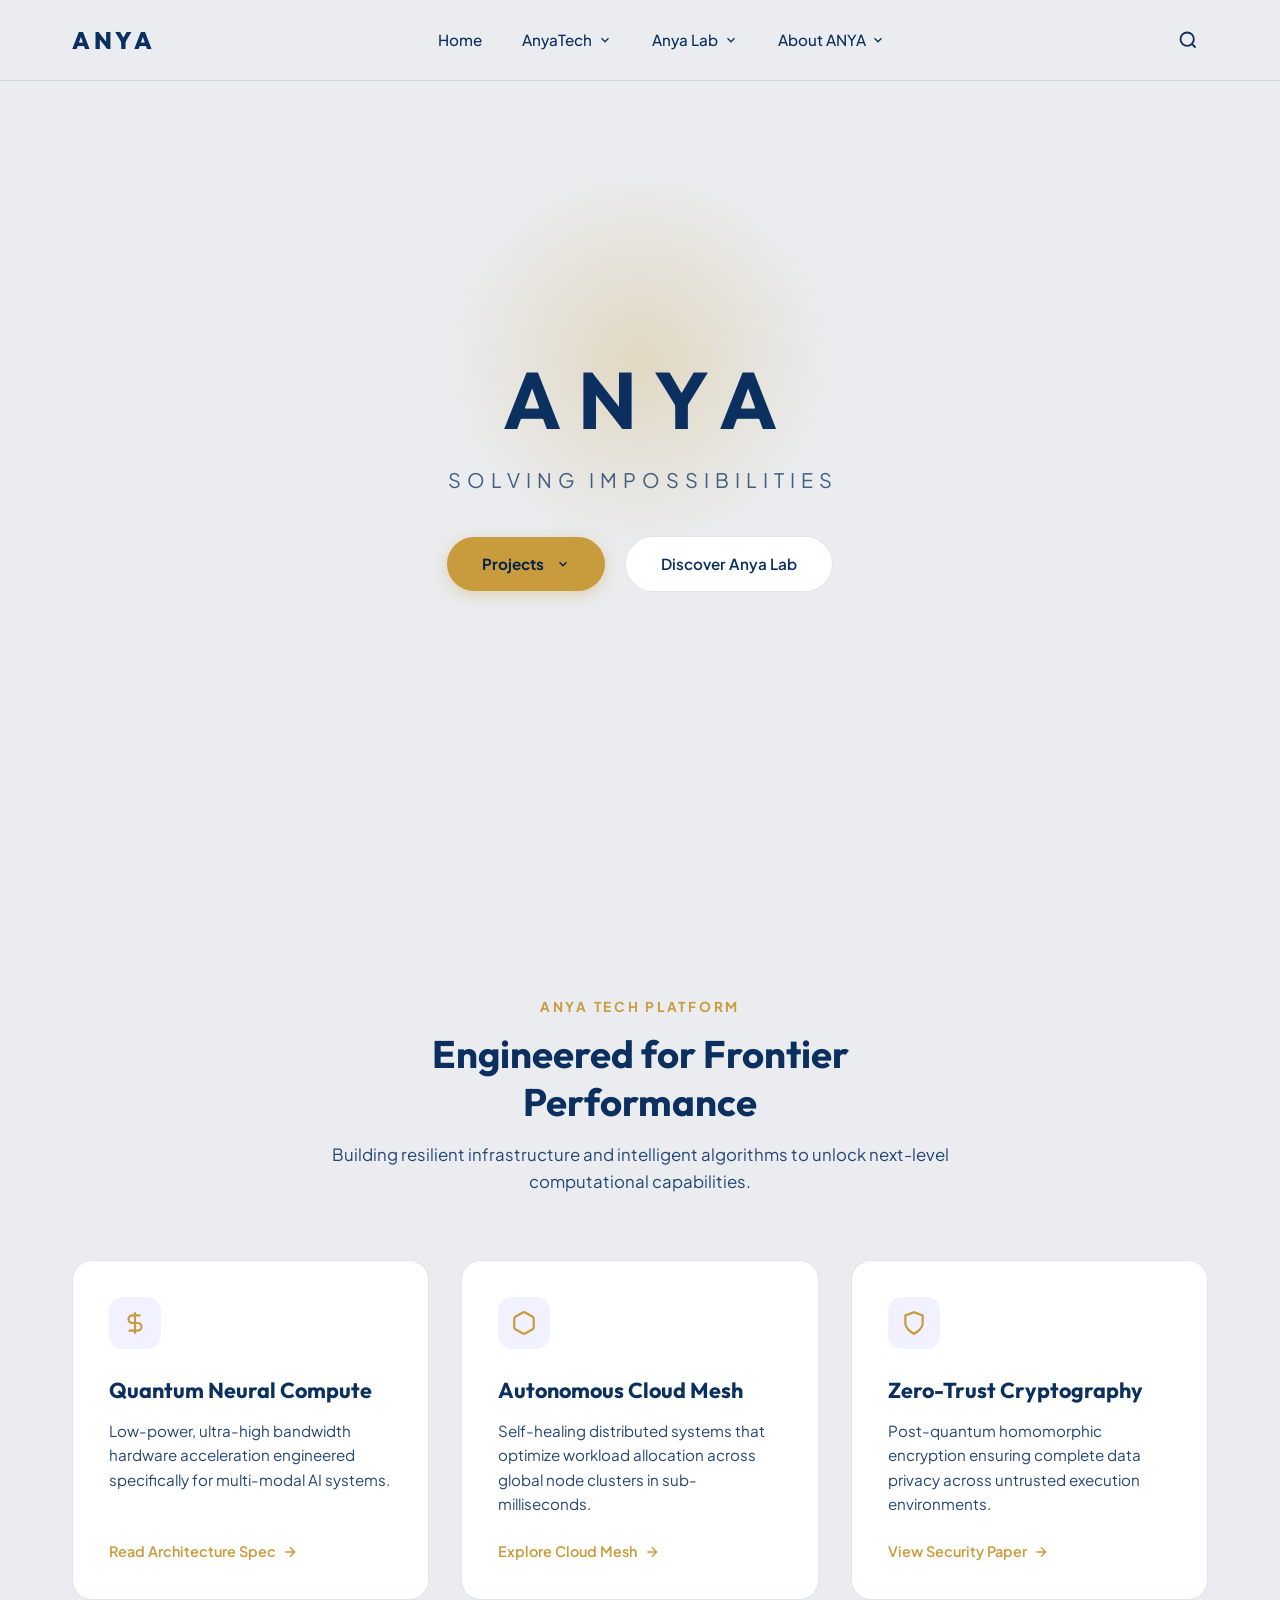
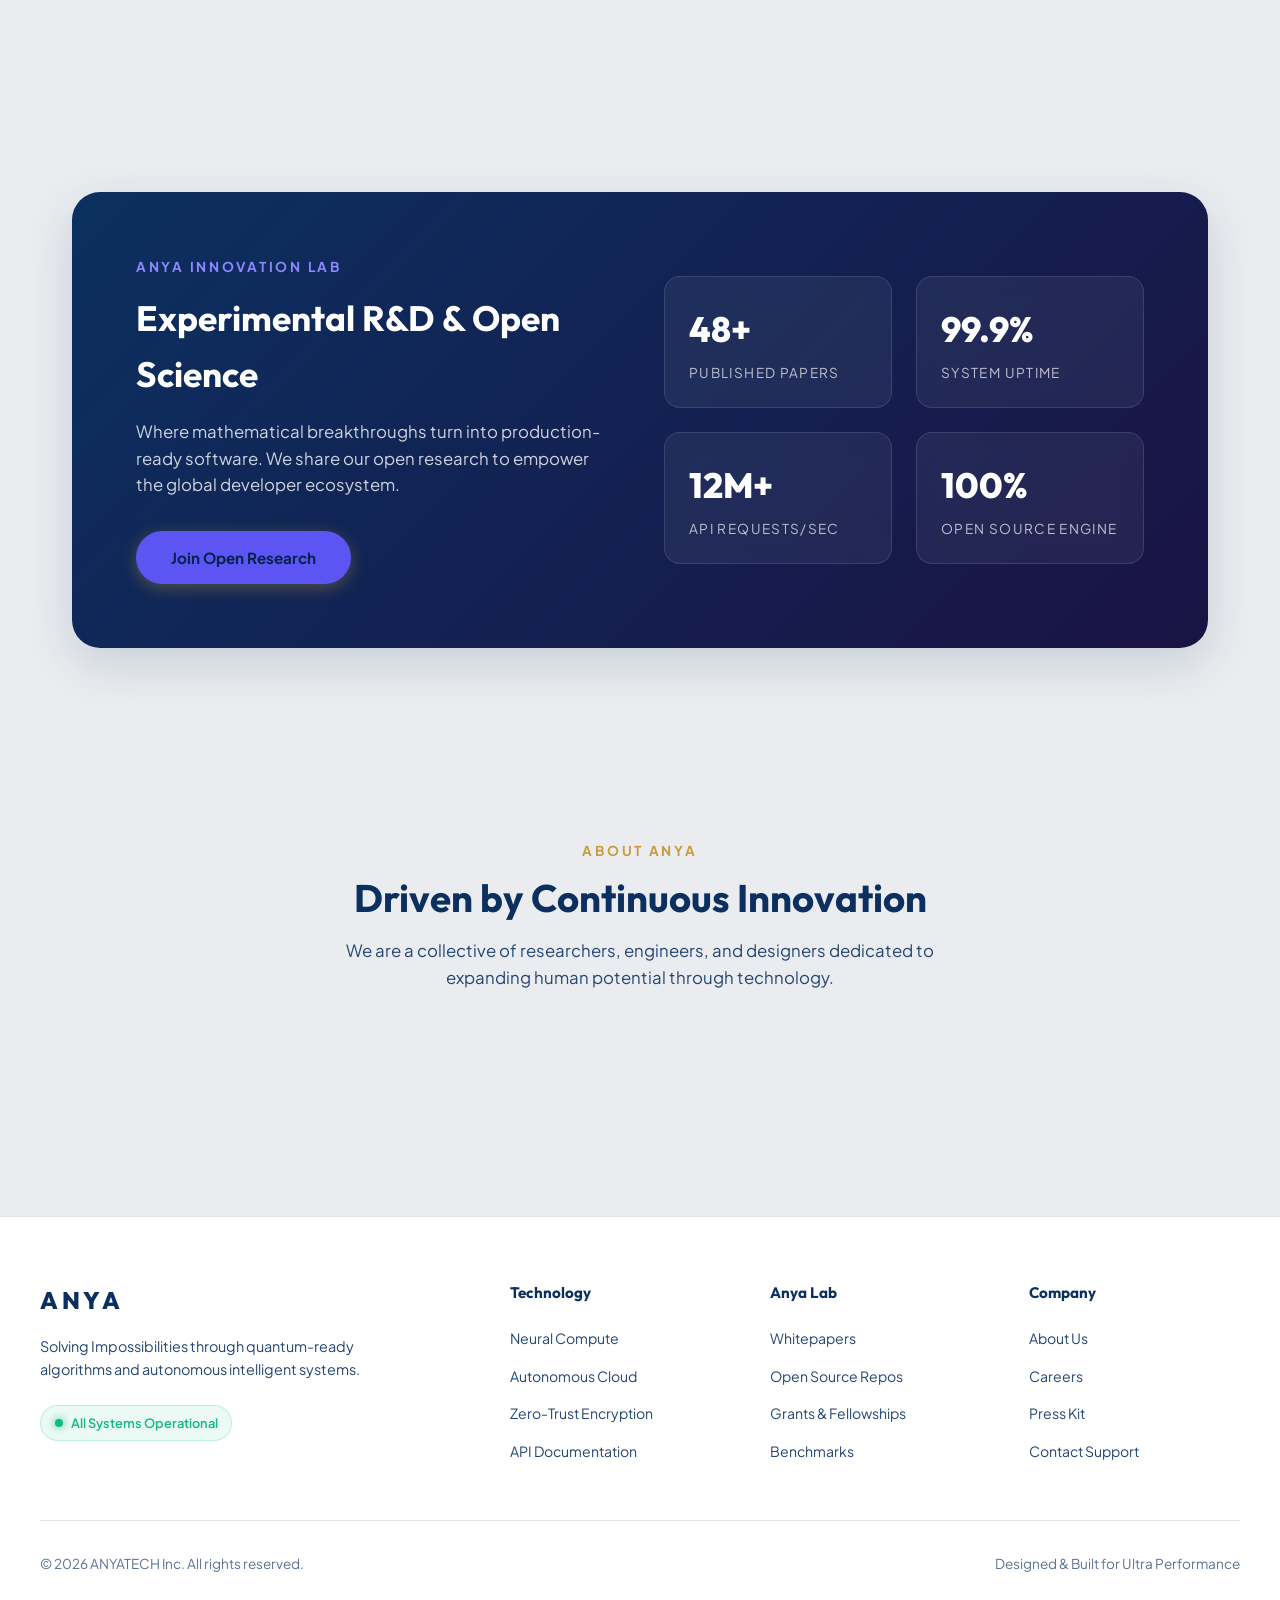
==== index.html @ 66d74322 "Update ANYATECH website: 60-30-10 color theme, project template showcases, standardized navigation h" ====
<!DOCTYPE html>
<html lang="en">
<head>
  <meta charset="UTF-8">
  <meta name="viewport" content="width=device-width, initial-scale=1.0">
  <title>ANYA — Solving Impossibilities</title>
  <meta name="description" content="ANYATECH - Pioneering next-generation intelligent systems, quantum-ready algorithms, and experimental frontier labs.">
  <link rel="stylesheet" href="styles.css">
</head>
<body>

  <!-- Navigation Header -->
  <header class="header" id="header">
    <div class="nav-container">
      <a href="index.html" class="nav-brand">
        ANYA
      </a>

      <nav class="nav-menu">
        <li class="nav-item">
          <a href="index.html" class="nav-link">Home</a>
        </li>

        <!-- AnyaTech Dropdown (Services & Projects) -->
        <li class="nav-item">
          <a href="index.html#services" class="nav-link">
            AnyaTech
            <svg class="chevron-icon" viewBox="0 0 24 24" fill="none" stroke="currentColor"><path d="M6 9l6 6 6-6"/></svg>
          </a>
          <div class="dropdown-menu">
            <div class="dropdown-grid">
              <a href="landing-pages.html" class="dropdown-card">
                <div>
                  <div class="dropdown-title">Landing Pages Development</div>
                  <div class="dropdown-desc">High-converting sales & marketing landing pages.</div>
                </div>
              </a>
              <a href="website-development.html" class="dropdown-card">
                <div>
                  <div class="dropdown-title">Website Development</div>
                  <div class="dropdown-desc">Multi-page corporate & business web experiences.</div>
                </div>
              </a>
              <a href="lms-development.html" class="dropdown-card">
                <div>
                  <div class="dropdown-title">LMS Development</div>
                  <div class="dropdown-desc">Custom learning management platforms & portals.</div>
                </div>
              </a>
              <a href="app-development.html" class="dropdown-card">
                <div>
                  <div class="dropdown-title">App Development</div>
                  <div class="dropdown-desc">Mobile & cross-platform web applications.</div>
                </div>
              </a>
            </div>
          </div>
        </li>

        <!-- Anya Lab Dropdown -->
        <li class="nav-item">
          <a href="anya-lab.html" class="nav-link">
            Anya Lab
            <svg class="chevron-icon" viewBox="0 0 24 24" fill="none" stroke="currentColor"><path d="M6 9l6 6 6-6"/></svg>
          </a>
          <div class="dropdown-menu">
            <div class="dropdown-grid">
              <a href="anya-lab.html#research" class="dropdown-card">
                <div>
                  <div class="dropdown-title">Our Research Work</div>
                  <div class="dropdown-desc">Frontier research whitepapers & neuro-inspired AI models.</div>
                </div>
              </a>
              <a href="anya-lab.html#collab" class="dropdown-card">
                <div>
                  <div class="dropdown-title">Collab with Us</div>
                  <div class="dropdown-desc">Partner with Anya Lab on frontier R&D initiatives.</div>
                </div>
              </a>
            </div>
          </div>
        </li>

        <!-- About ANYA Dropdown -->
        <li class="nav-item">
          <a href="index.html#about" class="nav-link">
            About ANYA
            <svg class="chevron-icon" viewBox="0 0 24 24" fill="none" stroke="currentColor"><path d="M6 9l6 6 6-6"/></svg>
          </a>
          <div class="dropdown-menu">
            <div class="dropdown-grid">
              <a href="index.html#about" class="dropdown-card">
                <div>
                  <div class="dropdown-title">Company Overview</div>
                  <div class="dropdown-desc">Our mission, vision, and core principles.</div>
                </div>
              </a>
              <a href="index.html#team" class="dropdown-card">
                <div>
                  <div class="dropdown-title">Leadership & Team</div>
                  <div class="dropdown-desc">Meet the engineers and researchers behind ANYA.</div>
                </div>
              </a>
            </div>
          </div>
        </li>
      </nav>

      <div class="nav-actions">
        <button class="search-btn" id="searchBtn" aria-label="Open Search">
          <svg width="20" height="20" viewBox="0 0 24 24" fill="none" stroke="currentColor" stroke-width="2.2"><circle cx="11" cy="11" r="8"/><path d="M21 21l-4.35-4.35"/></svg>
        </button>
      </div>

      <button class="mobile-toggle" id="mobileToggle" aria-label="Toggle Navigation Menu">
        <span></span>
        <span></span>
        <span></span>
      </button>
    </div>
  </header>

  <!-- Hero Section (Matching Figma Design Exactly) -->
  <section class="hero">
    <div class="hero-glow"></div>
    <div class="hero-content">
      <h1 class="hero-title">ANYA</h1>
      <p class="hero-subtitle">Solving Impossibilities</p>
      
      <div class="hero-cta">
        <div class="projects-dropdown">
          <a href="#tech" class="btn-primary">
            Projects
            <svg class="chevron-icon" viewBox="0 0 24 24" fill="none" stroke="currentColor" style="width: 14px; height: 14px; stroke-width: 2.5; margin-left: 4px;"><path d="M6 9l6 6 6-6"/></svg>
          </a>
          <div class="projects-dropdown-content">
            <a href="landing-pages.html" class="projects-dropdown-item">Landing Pages Development</a>
            <a href="website-development.html" class="projects-dropdown-item">Website Development</a>
            <a href="lms-development.html" class="projects-dropdown-item">LMS Development</a>
            <a href="app-development.html" class="projects-dropdown-item">App Development</a>
          </div>
        </div>
        <a href="anya-lab.html" class="btn-secondary">Discover Anya Lab</a>
      </div>
    </div>
  </section>

  <!-- Anya Tech Section -->
  <section class="section" id="tech">
    <div class="section-header">
      <span class="section-tag">Anya Tech Platform</span>
      <h2 class="section-title">Engineered for Frontier Performance</h2>
      <p class="section-desc">Building resilient infrastructure and intelligent algorithms to unlock next-level computational capabilities.</p>
    </div>

    <div class="cards-grid">
      <div class="feature-card">
        <div class="card-icon">
          <svg width="26" height="26" viewBox="0 0 24 24" fill="none" stroke="currentColor" stroke-width="2"><path d="M12 2v20M17 5H9.5a3.5 3.5 0 000 7h5a3.5 3.5 0 010 7H6"/></svg>
        </div>
        <h3 class="card-title">Quantum Neural Compute</h3>
        <p class="card-desc">Low-power, ultra-high bandwidth hardware acceleration engineered specifically for multi-modal AI systems.</p>
        <a href="#" class="card-link">
          Read Architecture Spec
          <svg width="16" height="16" viewBox="0 0 24 24" fill="none" stroke="currentColor" stroke-width="2"><path d="M5 12h14M12 5l7 7-7 7"/></svg>
        </a>
      </div>

      <div class="feature-card">
        <div class="card-icon">
          <svg width="26" height="26" viewBox="0 0 24 24" fill="none" stroke="currentColor" stroke-width="2"><path d="M21 16V8a2 2 0 00-1-1.73l-7-4a2 2 0 00-2 0l-7 4A2 2 0 003 8v8a2 2 0 001 1.73l7 4a2 2 0 002 0l7-4A2 2 0 0021 16z"/></svg>
        </div>
        <h3 class="card-title">Autonomous Cloud Mesh</h3>
        <p class="card-desc">Self-healing distributed systems that optimize workload allocation across global node clusters in sub-milliseconds.</p>
        <a href="#" class="card-link">
          Explore Cloud Mesh
          <svg width="16" height="16" viewBox="0 0 24 24" fill="none" stroke="currentColor" stroke-width="2"><path d="M5 12h14M12 5l7 7-7 7"/></svg>
        </a>
      </div>

      <div class="feature-card">
        <div class="card-icon">
          <svg width="26" height="26" viewBox="0 0 24 24" fill="none" stroke="currentColor" stroke-width="2"><path d="M12 22s8-4 8-10V5l-8-3-8 3v7c0 6 8 10 8 10z"/></svg>
        </div>
        <h3 class="card-title">Zero-Trust Cryptography</h3>
        <p class="card-desc">Post-quantum homomorphic encryption ensuring complete data privacy across untrusted execution environments.</p>
        <a href="#" class="card-link">
          View Security Paper
          <svg width="16" height="16" viewBox="0 0 24 24" fill="none" stroke="currentColor" stroke-width="2"><path d="M5 12h14M12 5l7 7-7 7"/></svg>
        </a>
      </div>
    </div>
  </section>

  <!-- Anya Lab Section -->
  <section class="section" id="lab">
    <div class="lab-banner">
      <div class="lab-banner-content">
        <span class="section-tag" style="color: #8E86FF;">Anya Innovation Lab</span>
        <h3>Experimental R&D & Open Science</h3>
        <p>Where mathematical breakthroughs turn into production-ready software. We share our open research to empower the global developer ecosystem.</p>
        <a href="#lab" class="btn-primary" style="background: #5D54F4;">Join Open Research</a>
      </div>

      <div class="lab-stats">
        <div class="stat-item">
          <div class="stat-number">48+</div>
          <div class="stat-label">Published Papers</div>
        </div>
        <div class="stat-item">
          <div class="stat-number">99.9%</div>
          <div class="stat-label">System Uptime</div>
        </div>
        <div class="stat-item">
          <div class="stat-number">12M+</div>
          <div class="stat-label">API Requests/Sec</div>
        </div>
        <div class="stat-item">
          <div class="stat-number">100%</div>
          <div class="stat-label">Open Source Engine</div>
        </div>
      </div>
    </div>
  </section>

  <!-- About Section -->
  <section class="section" id="about">
    <div class="section-header">
      <span class="section-tag">About ANYA</span>
      <h2 class="section-title">Driven by Continuous Innovation</h2>
      <p class="section-desc">We are a collective of researchers, engineers, and designers dedicated to expanding human potential through technology.</p>
    </div>
  </section>

  <!-- Footer -->
  <footer class="footer">
    <div class="footer-container">
      <div class="footer-brand">
        <h4>ANYA</h4>
        <p>Solving Impossibilities through quantum-ready algorithms and autonomous intelligent systems.</p>
        <div class="status-badge">
          <span class="status-dot"></span>
          All Systems Operational
        </div>
      </div>

      <div class="footer-column">
        <h5>Technology</h5>
        <ul class="footer-links">
          <li><a href="#tech">Neural Compute</a></li>
          <li><a href="#tech">Autonomous Cloud</a></li>
          <li><a href="#tech">Zero-Trust Encryption</a></li>
          <li><a href="#tech">API Documentation</a></li>
        </ul>
      </div>

      <div class="footer-column">
        <h5>Anya Lab</h5>
        <ul class="footer-links">
          <li><a href="#lab">Whitepapers</a></li>
          <li><a href="#lab">Open Source Repos</a></li>
          <li><a href="#lab">Grants & Fellowships</a></li>
          <li><a href="#lab">Benchmarks</a></li>
        </ul>
      </div>

      <div class="footer-column">
        <h5>Company</h5>
        <ul class="footer-links">
          <li><a href="#about">About Us</a></li>
          <li><a href="#about">Careers</a></li>
          <li><a href="#about">Press Kit</a></li>
          <li><a href="#about">Contact Support</a></li>
        </ul>
      </div>
    </div>

    <div class="footer-bottom">
      <div>&copy; 2026 ANYATECH Inc. All rights reserved.</div>
      <div>Designed & Built for Ultra Performance</div>
    </div>
  </footer>

  <!-- Search Modal Overlay -->
  <div class="search-modal-backdrop" id="searchModalBackdrop">
    <div class="search-modal">
      <div class="search-input-header">
        <svg width="20" height="20" viewBox="0 0 24 24" fill="none" stroke="currentColor" stroke-width="2.2"><circle cx="11" cy="11" r="8"/><path d="M21 21l-4.35-4.35"/></svg>
        <input type="text" class="search-input" id="searchInput" placeholder="Search ANYATECH products, whitepapers, or docs... (Esc to close)">
        <button class="search-close-btn" onclick="document.getElementById('searchModalBackdrop').classList.remove('active')">ESC</button>
      </div>

      <div class="search-results-list" id="searchResultsList">
        <!-- Results populated dynamically via script.js -->
      </div>
    </div>
  </div>

  <script src="script.js"></script>
</body>
</html>
---- styles.css ----
/* ANYATECH Web Design System & Stylesheet */

@import url('https://fonts.googleapis.com/css2?family=Outfit:wght@300;400;500;600;700;800&family=Plus+Jakarta+Sans:wght@300;400;500;600;700&display=swap');

:root {
  /* Color Palette — 60-30-10 Design Rule */
  --bg-main: #EAECEF;             /* 60% Dominant Base Color: Clean light neutral grey */
  --bg-card: #FFFFFF;             /* Card & Container background */
  --bg-nav: rgba(234, 236, 239, 0.92);
  
  --text-primary: #0B3060;        /* 30% Secondary Color: Deep Royal Navy Blue for headlines & titles */
  --text-secondary: #244673;      /* Muted navy blue for body text */
  --text-muted: #5B7494;         /* Soft navy grey for secondary details */
  
  --brand-navy: #0B3060;          /* 30% Component / Headline Navy */
  --brand-indigo: #072246;        /* Dark navy shade */
  --brand-accent: #C89B3C;        /* 10% Accent Color: Elegant Gold for CTA buttons & key highlights */
  --brand-accent-hover: #B2872D;   /* Hover gold state */
  --brand-glow: rgba(200, 155, 60, 0.25);
  
  --border-light: rgba(11, 48, 96, 0.12);
  --border-hover: rgba(200, 155, 60, 0.35);
  
  --shadow-sm: 0 2px 8px rgba(11, 48, 96, 0.05);
  --shadow-md: 0 8px 24px rgba(11, 48, 96, 0.1);
  --shadow-lg: 0 16px 48px rgba(11, 48, 96, 0.15);
  --shadow-glow: 0 0 32px rgba(200, 155, 60, 0.3);

  --font-heading: 'Outfit', -apple-system, BlinkMacSystemFont, 'Segoe UI', Roboto, sans-serif;
  --font-body: 'Plus Jakarta Sans', -apple-system, BlinkMacSystemFont, 'Segoe UI', Roboto, sans-serif;
  
  --transition-fast: 0.2s cubic-bezier(0.16, 1, 0.3, 1);
  --transition-normal: 0.35s cubic-bezier(0.16, 1, 0.3, 1);
  --max-width: 1200px;
}

/* Reset & Base */
*, *::before, *::after {
  box-sizing: border-box;
  margin: 0;
  padding: 0;
}

html {
  scroll-behavior: smooth;
  font-size: 16px;
}

body {
  background-color: var(--bg-main);
  color: var(--text-primary);
  font-family: var(--font-body);
  line-height: 1.6;
  -webkit-font-smoothing: antialiased;
  -moz-osx-font-smoothing: grayscale;
  overflow-x: hidden;
}

a {
  color: inherit;
  text-decoration: none;
}

button {
  font-family: inherit;
  cursor: pointer;
  border: none;
  background: none;
}

/* Header & Navigation */
.header {
  position: fixed;
  top: 0;
  left: 0;
  width: 100%;
  z-index: 1000;
  background: var(--bg-nav);
  backdrop-filter: blur(16px);
  -webkit-backdrop-filter: blur(16px);
  border-bottom: 1px solid var(--border-light);
  transition: var(--transition-fast);
}

.header.scrolled {
  box-shadow: var(--shadow-sm);
  background: rgba(242, 243, 245, 0.98);
}

.nav-container {
  max-width: var(--max-width);
  margin: 0 auto;
  padding: 1.25rem 2rem;
  display: flex;
  align-items: center;
  justify-content: space-between;
}

.nav-brand {
  font-family: var(--font-heading);
  font-size: 1.5rem;
  font-weight: 800;
  letter-spacing: 0.15em;
  color: var(--brand-navy);
  display: flex;
  align-items: center;
  gap: 0.5rem;
}

.nav-brand span {
  color: var(--brand-accent);
}

.nav-menu {
  display: flex;
  align-items: center;
  gap: 2.5rem;
  list-style: none;
}

.nav-item {
  position: relative;
}

.nav-link {
  font-family: var(--font-body);
  font-size: 0.95rem;
  font-weight: 500;
  color: var(--text-primary);
  display: flex;
  align-items: center;
  gap: 0.35rem;
  padding: 0.5rem 0;
  transition: color var(--transition-fast);
}

.nav-link:hover, .nav-item:hover > .nav-link {
  color: var(--brand-accent);
}

.chevron-icon {
  width: 14px;
  height: 14px;
  stroke-width: 2.2;
  transition: transform var(--transition-fast);
}

.nav-item:hover .chevron-icon {
  transform: rotate(180deg);
}

/* Mega Menu Dropdown */
.dropdown-menu {
  position: absolute;
  top: 100%;
  left: 50%;
  transform: translateX(-50%) translateY(12px);
  opacity: 0;
  visibility: hidden;
  background: var(--bg-card);
  border: 1px solid var(--border-light);
  border-radius: 16px;
  padding: 1.25rem;
  min-width: 280px;
  box-shadow: var(--shadow-lg);
  transition: all var(--transition-normal);
  z-index: 1010;
}

.nav-item:hover .dropdown-menu {
  opacity: 1;
  visibility: visible;
  transform: translateX(-50%) translateY(4px);
}

.dropdown-grid {
  display: flex;
  flex-direction: column;
  gap: 0.5rem;
}

.dropdown-card {
  display: block;
  padding: 0.75rem 1rem;
  border-radius: 10px;
  transition: background var(--transition-fast);
}

.dropdown-card:hover {
  background: rgba(93, 84, 244, 0.05);
}

.dropdown-icon {
  width: 36px;
  height: 36px;
  border-radius: 8px;
  background: var(--bg-main);
  display: flex;
  align-items: center;
  justify-content: center;
  color: var(--brand-accent);
  flex-shrink: 0;
}

.dropdown-title {
  font-size: 0.9rem;
  font-weight: 600;
  color: var(--text-primary);
  margin-bottom: 0.15rem;
}

.dropdown-desc {
  font-size: 0.78rem;
  color: var(--text-muted);
  line-height: 1.35;
}

/* Header Actions */
.nav-actions {
  display: flex;
  align-items: center;
  gap: 1rem;
}

.search-btn {
  width: 40px;
  height: 40px;
  border-radius: 50%;
  display: flex;
  align-items: center;
  justify-content: center;
  color: var(--text-primary);
  background: transparent;
  transition: all var(--transition-fast);
  border: 1px solid transparent;
}

.search-btn:hover {
  background: rgba(15, 12, 32, 0.04);
  color: var(--brand-accent);
  border-color: var(--border-light);
}

.mobile-toggle {
  display: none;
  width: 40px;
  height: 40px;
  border-radius: 8px;
  align-items: center;
  justify-content: center;
  color: var(--text-primary);
}

/* Hero Section (Figma Exact Match) */
.hero {
  min-height: 100vh;
  height: 100vh;
  display: flex;
  flex-direction: column;
  align-items: center;
  justify-content: center;
  padding: 5rem 2rem 2rem;
  text-align: center;
  position: relative;
  overflow: hidden;
}

.hero-glow {
  position: absolute;
  top: 40%;
  left: 50%;
  transform: translate(-50%, -50%);
  width: 400px;
  height: 400px;
  background: radial-gradient(circle, var(--brand-glow) 0%, rgba(248, 249, 250, 0) 70%);
  z-index: 0;
  pointer-events: none;
}

.hero-content {
  position: relative;
  z-index: 1;
  max-width: 800px;
  display: flex;
  flex-direction: column;
  align-items: center;
}

.hero-title {
  font-family: var(--font-heading);
  font-size: clamp(2.8rem, 7vw, 5rem);
  font-weight: 700;
  letter-spacing: 0.22em;
  text-transform: uppercase;
  color: var(--brand-navy);
  line-height: 1.1;
  margin-bottom: 1.25rem;
  margin-left: 0.22em; /* Align visually with wide tracking */
  user-select: none;
  animation: fadeInDown 0.8s ease-out forwards;
}

.hero-subtitle {
  font-family: var(--font-body);
  font-size: clamp(0.85rem, 1.8vw, 1.25rem);
  font-weight: 400;
  letter-spacing: 0.3em;
  text-transform: uppercase;
  color: var(--text-secondary);
  margin-bottom: 2.5rem;
  margin-left: 0.3em;
  opacity: 0.85;
  animation: fadeInUp 0.8s 0.2s ease-out backwards;
}

.hero-cta {
  display: flex;
  align-items: center;
  gap: 1.25rem;
  animation: fadeInUp 0.8s 0.4s ease-out backwards;
}

.btn-primary {
  background: var(--brand-accent);
  color: #072246;
  font-size: 0.95rem;
  font-weight: 700;
  padding: 0.9rem 2.2rem;
  border-radius: 30px;
  transition: all var(--transition-fast);
  box-shadow: 0 4px 16px rgba(200, 155, 60, 0.35);
  display: inline-flex;
  align-items: center;
  gap: 0.5rem;
}

.btn-primary:hover {
  background: var(--brand-accent-hover);
  color: #FFFFFF;
  transform: translateY(-2px);
  box-shadow: var(--shadow-glow);
}

/* Projects Button Dropdown */
.projects-dropdown {
  position: relative;
  display: inline-block;
}

.projects-dropdown-content {
  display: none;
  position: absolute;
  top: calc(100% + 10px);
  left: 50%;
  transform: translateX(-50%);
  background-color: #FFFFFF;
  min-width: 250px;
  box-shadow: 0px 12px 32px rgba(15, 12, 32, 0.16);
  border: 1px solid var(--border-light);
  border-radius: 16px;
  padding: 10px;
  z-index: 100;
  text-align: left;
}

.projects-dropdown:hover .projects-dropdown-content {
  display: block;
}

.projects-dropdown-item {
  display: block;
  padding: 10px 14px;
  color: var(--text-primary);
  font-size: 0.88rem;
  font-weight: 600;
  border-radius: 10px;
  transition: background var(--transition-fast), color var(--transition-fast);
}

.projects-dropdown-item:hover {
  background: rgba(93, 84, 244, 0.08);
  color: var(--brand-accent);
}

.btn-secondary {
  background: var(--bg-card);
  color: var(--text-primary);
  font-size: 0.95rem;
  font-weight: 600;
  padding: 0.9rem 2.2rem;
  border-radius: 30px;
  border: 1px solid var(--border-light);
  transition: all var(--transition-fast);
}

.btn-secondary:hover {
  border-color: var(--brand-accent);
  color: var(--brand-accent);
  transform: translateY(-2px);
  box-shadow: var(--shadow-sm);
}

/* Content Sections */
.section {
  padding: 6rem 2rem;
  max-width: var(--max-width);
  margin: 0 auto;
}

.section-header {
  text-align: center;
  max-width: 650px;
  margin: 0 auto 4rem;
}

.section-tag {
  font-size: 0.85rem;
  font-weight: 700;
  letter-spacing: 0.2em;
  text-transform: uppercase;
  color: var(--brand-accent);
  margin-bottom: 0.75rem;
  display: block;
}

.section-title {
  font-family: var(--font-heading);
  font-size: 2.4rem;
  font-weight: 700;
  color: var(--brand-navy);
  margin-bottom: 1rem;
  line-height: 1.25;
}

.section-desc {
  color: var(--text-secondary);
  font-size: 1.05rem;
}

/* Feature Cards Grid */
.cards-grid {
  display: grid;
  grid-template-columns: repeat(auto-fit, minmax(320px, 1fr));
  gap: 2rem;
}

.feature-card {
  background: var(--bg-card);
  border: 1px solid var(--border-light);
  border-radius: 20px;
  padding: 2.25rem;
  transition: all var(--transition-normal);
  display: flex;
  flex-direction: column;
  position: relative;
  overflow: hidden;
}

.feature-card::before {
  content: '';
  position: absolute;
  top: 0;
  left: 0;
  width: 100%;
  height: 4px;
  background: linear-gradient(90deg, var(--brand-navy), var(--brand-accent));
  opacity: 0;
  transition: opacity var(--transition-fast);
}

.feature-card:hover {
  transform: translateY(-6px);
  box-shadow: var(--shadow-md);
  border-color: var(--border-hover);
}

.feature-card:hover::before {
  opacity: 1;
}

.card-icon {
  width: 52px;
  height: 52px;
  border-radius: 14px;
  background: rgba(93, 84, 244, 0.08);
  display: flex;
  align-items: center;
  justify-content: center;
  color: var(--brand-accent);
  margin-bottom: 1.5rem;
}

.card-title {
  font-family: var(--font-heading);
  font-size: 1.35rem;
  font-weight: 700;
  color: var(--text-primary);
  margin-bottom: 0.75rem;
}

.card-desc {
  color: var(--text-secondary);
  font-size: 0.95rem;
  margin-bottom: 1.5rem;
  flex-grow: 1;
}

.card-link {
  font-size: 0.9rem;
  font-weight: 600;
  color: var(--brand-accent);
  display: inline-flex;
  align-items: center;
  gap: 0.4rem;
  transition: gap var(--transition-fast);
}

.card-link:hover {
  gap: 0.65rem;
}

/* Lab Showcase Banner */
.lab-banner {
  background: linear-gradient(135deg, var(--brand-navy) 0%, #1A1344 100%);
  border-radius: 28px;
  padding: 4rem;
  color: #FFFFFF;
  display: grid;
  grid-template-columns: 1fr 1fr;
  gap: 3rem;
  align-items: center;
  box-shadow: var(--shadow-lg);
  position: relative;
  overflow: hidden;
}

.lab-banner-content h3 {
  font-family: var(--font-heading);
  font-size: 2.2rem;
  font-weight: 700;
  margin-bottom: 1rem;
}

.lab-banner-content p {
  color: rgba(255, 255, 255, 0.8);
  font-size: 1.05rem;
  margin-bottom: 2rem;
}

.lab-stats {
  display: grid;
  grid-template-columns: repeat(2, 1fr);
  gap: 1.5rem;
}

.stat-item {
  background: rgba(255, 255, 255, 0.06);
  border: 1px solid rgba(255, 255, 255, 0.12);
  backdrop-filter: blur(10px);
  border-radius: 16px;
  padding: 1.5rem;
}

.stat-number {
  font-family: var(--font-heading);
  font-size: 2.2rem;
  font-weight: 800;
  color: #FFFFFF;
  margin-bottom: 0.25rem;
}

.stat-label {
  font-size: 0.85rem;
  color: rgba(255, 255, 255, 0.7);
  text-transform: uppercase;
  letter-spacing: 0.1em;
}

/* Search Modal Overlay */
.search-modal-backdrop {
  position: fixed;
  top: 0;
  left: 0;
  width: 100%;
  height: 100vh;
  background: rgba(15, 12, 32, 0.5);
  backdrop-filter: blur(8px);
  -webkit-backdrop-filter: blur(8px);
  z-index: 2000;
  display: flex;
  align-items: flex-start;
  justify-content: center;
  padding-top: 15vh;
  opacity: 0;
  visibility: hidden;
  transition: all var(--transition-normal);
}

.search-modal-backdrop.active {
  opacity: 1;
  visibility: visible;
}

.search-modal {
  background: var(--bg-card);
  width: 90%;
  max-width: 640px;
  border-radius: 20px;
  box-shadow: var(--shadow-lg);
  border: 1px solid var(--border-light);
  overflow: hidden;
  transform: translateY(-20px) scale(0.96);
  transition: transform var(--transition-normal);
}

.search-modal-backdrop.active .search-modal {
  transform: translateY(0) scale(1);
}

.search-input-header {
  display: flex;
  align-items: center;
  padding: 1.25rem 1.5rem;
  border-bottom: 1px solid var(--border-light);
  gap: 1rem;
}

.search-input-header svg {
  color: var(--brand-accent);
}

.search-input {
  width: 100%;
  border: none;
  outline: none;
  font-size: 1.1rem;
  font-family: var(--font-body);
  color: var(--text-primary);
  background: transparent;
}

.search-close-btn {
  font-size: 0.8rem;
  font-weight: 600;
  padding: 0.35rem 0.65rem;
  background: var(--bg-main);
  border: 1px solid var(--border-light);
  border-radius: 6px;
  color: var(--text-muted);
}

.search-results-list {
  max-height: 340px;
  overflow-y: auto;
  padding: 1rem;
}

.search-result-item {
  display: flex;
  align-items: center;
  gap: 1rem;
  padding: 0.85rem 1rem;
  border-radius: 12px;
  transition: background var(--transition-fast);
  cursor: pointer;
}

.search-result-item:hover {
  background: rgba(93, 84, 244, 0.06);
}

.search-result-text h4 {
  font-size: 0.95rem;
  font-weight: 600;
  color: var(--text-primary);
}

.search-result-text p {
  font-size: 0.8rem;
  color: var(--text-muted);
}

/* Footer */
.footer {
  background: var(--bg-card);
  border-top: 1px solid var(--border-light);
  padding: 4rem 2rem 2rem;
  margin-top: 4rem;
}

.footer-container {
  max-width: var(--max-width);
  margin: 0 auto;
  display: grid;
  grid-template-columns: 2fr repeat(3, 1fr);
  gap: 3rem;
  margin-bottom: 3.5rem;
}

.footer-brand h4 {
  font-family: var(--font-heading);
  font-size: 1.5rem;
  font-weight: 800;
  letter-spacing: 0.15em;
  color: var(--brand-navy);
  margin-bottom: 1rem;
}

.footer-brand p {
  color: var(--text-secondary);
  font-size: 0.9rem;
  max-width: 320px;
  margin-bottom: 1.5rem;
}

.status-badge {
  display: inline-flex;
  align-items: center;
  gap: 0.5rem;
  font-size: 0.8rem;
  font-weight: 600;
  color: #10B981;
  background: rgba(16, 185, 129, 0.08);
  padding: 0.4rem 0.85rem;
  border-radius: 20px;
  border: 1px solid rgba(16, 185, 129, 0.2);
}

.status-dot {
  width: 8px;
  height: 8px;
  border-radius: 50%;
  background: #10B981;
  box-shadow: 0 0 8px #10B981;
}

.footer-column h5 {
  font-family: var(--font-heading);
  font-size: 0.95rem;
  font-weight: 700;
  color: var(--text-primary);
  margin-bottom: 1.25rem;
}

.footer-links {
  list-style: none;
  display: flex;
  flex-direction: column;
  gap: 0.75rem;
}

.footer-links a {
  font-size: 0.88rem;
  color: var(--text-secondary);
  transition: color var(--transition-fast);
}

.footer-links a:hover {
  color: var(--brand-accent);
}

.footer-bottom {
  max-width: var(--max-width);
  margin: 0 auto;
  padding-top: 2rem;
  border-top: 1px solid var(--border-light);
  display: flex;
  align-items: center;
  justify-content: space-between;
  font-size: 0.85rem;
  color: var(--text-muted);
}

/* Animations */
@keyframes fadeInDown {
  from {
    opacity: 0;
    transform: translateY(-24px);
  }
  to {
    opacity: 1;
    transform: translateY(0);
  }
}

@keyframes fadeInUp {
  from {
    opacity: 0;
    transform: translateY(24px);
  }
  to {
    opacity: 1;
    transform: translateY(0);
  }
}

/* Responsive Styles */
@media (max-width: 992px) {
  .lab-banner {
    grid-template-columns: 1fr;
    padding: 3rem 2rem;
  }

  .footer-container {
    grid-template-columns: 1fr 1fr;
  }
}

@media (max-width: 768px) {
  .nav-menu {
    display: none;
    position: absolute;
    top: 100%;
    left: 0;
    width: 100%;
    background: var(--bg-card);
    flex-direction: column;
    padding: 1.5rem;
    box-shadow: var(--shadow-lg);
    border-bottom: 1px solid var(--border-light);
  }
  
  .nav-menu.active {
    display: flex;
  }
  
  .mobile-toggle {
    display: flex;
  }
  
  .dropdown-menu {
    position: static;
    transform: none;
    opacity: 1;
    visibility: visible;
    box-shadow: none;
    border: none;
    padding: 0.5rem 0 0 1rem;
    display: none;
  }
  
  .nav-item.active .dropdown-menu {
    display: block;
  }

  .hero-cta {
    flex-direction: column;
    width: 100%;
  }

  .btn-primary, .btn-secondary {
    width: 100%;
    justify-content: center;
  }

  .footer-container {
    grid-template-columns: 1fr;
    gap: 2rem;
  }

  .footer-bottom {
    flex-direction: column;
    gap: 1rem;
    text-align: center;
  }
}

/* Template Showcase Cards & Pricing Grid */
.template-grid {
  display: grid;
  grid-template-columns: repeat(auto-fill, minmax(340px, 1fr));
  gap: 2rem;
  margin-top: 2.5rem;
}

.template-card {
  position: relative;
  background: var(--bg-card);
  border: 1px solid var(--border-light);
  border-radius: 20px;
  overflow: hidden;
  box-shadow: var(--shadow-sm);
  transition: all var(--transition-normal);
  display: flex;
  flex-direction: column;
}

.template-card:hover {
  transform: translateY(-6px);
  box-shadow: var(--shadow-lg);
  border-color: var(--border-hover);
}

.template-badge {
  position: absolute;
  top: 1rem;
  right: 1rem;
  background: var(--brand-navy);
  color: #FFFFFF;
  font-size: 0.75rem;
  font-weight: 700;
  padding: 0.35rem 0.85rem;
  border-radius: 20px;
  letter-spacing: 0.05em;
  z-index: 2;
}

.template-img-wrapper {
  position: relative;
  width: 100%;
  height: 180px;
  background: linear-gradient(135deg, #0B3060, #164684);
  display: flex;
  align-items: center;
  justify-content: center;
  color: #FFFFFF;
  overflow: hidden;
}

.template-img-wrapper svg {
  width: 48px;
  height: 48px;
  opacity: 0.85;
}

.template-content {
  padding: 1.75rem;
  display: flex;
  flex-direction: column;
  flex-grow: 1;
}

.template-title {
  font-family: var(--font-heading);
  font-size: 1.25rem;
  font-weight: 700;
  color: var(--text-primary);
  margin-bottom: 0.5rem;
}

.template-desc {
  font-size: 0.88rem;
  color: var(--text-secondary);
  line-height: 1.5;
  margin-bottom: 1.4rem;
}

.template-details-box {
  background: var(--bg-main);
  border-radius: 12px;
  padding: 1rem 1.2rem;
  margin-bottom: 1.5rem;
  display: flex;
  flex-direction: column;
  gap: 0.5rem;
}

.template-detail-row {
  display: flex;
  align-items: center;
  justify-content: space-between;
  font-size: 0.88rem;
}

.template-detail-label {
  color: var(--text-muted);
  font-weight: 500;
}

.template-detail-val {
  font-weight: 700;
  color: var(--text-primary);
}

.template-detail-val.accent {
  color: var(--brand-accent);
}

.template-actions {
  margin-top: auto;
  display: flex;
  gap: 0.75rem;
}

.btn-demo {
  flex: 1;
  text-align: center;
  padding: 0.75rem 1rem;
  border-radius: 25px;
  font-size: 0.88rem;
  font-weight: 700;
  background: var(--brand-accent);
  color: #072246;
  transition: all var(--transition-fast);
  cursor: pointer;
  border: none;
  display: inline-flex;
  align-items: center;
  justify-content: center;
  gap: 0.35rem;
}

.btn-demo:hover {
  background: var(--brand-accent-hover);
  color: #FFFFFF;
}

.btn-inquire {
  flex: 1;
  text-align: center;
  padding: 0.75rem 1rem;
  border-radius: 25px;
  font-size: 0.88rem;
  font-weight: 600;
  background: transparent;
  color: var(--brand-navy);
  border: 1.5px solid var(--brand-navy);
  transition: all var(--transition-fast);
  cursor: pointer;
  display: inline-flex;
  align-items: center;
  justify-content: center;
}

.btn-inquire:hover {
  background: var(--brand-navy);
  color: #FFFFFF;
}
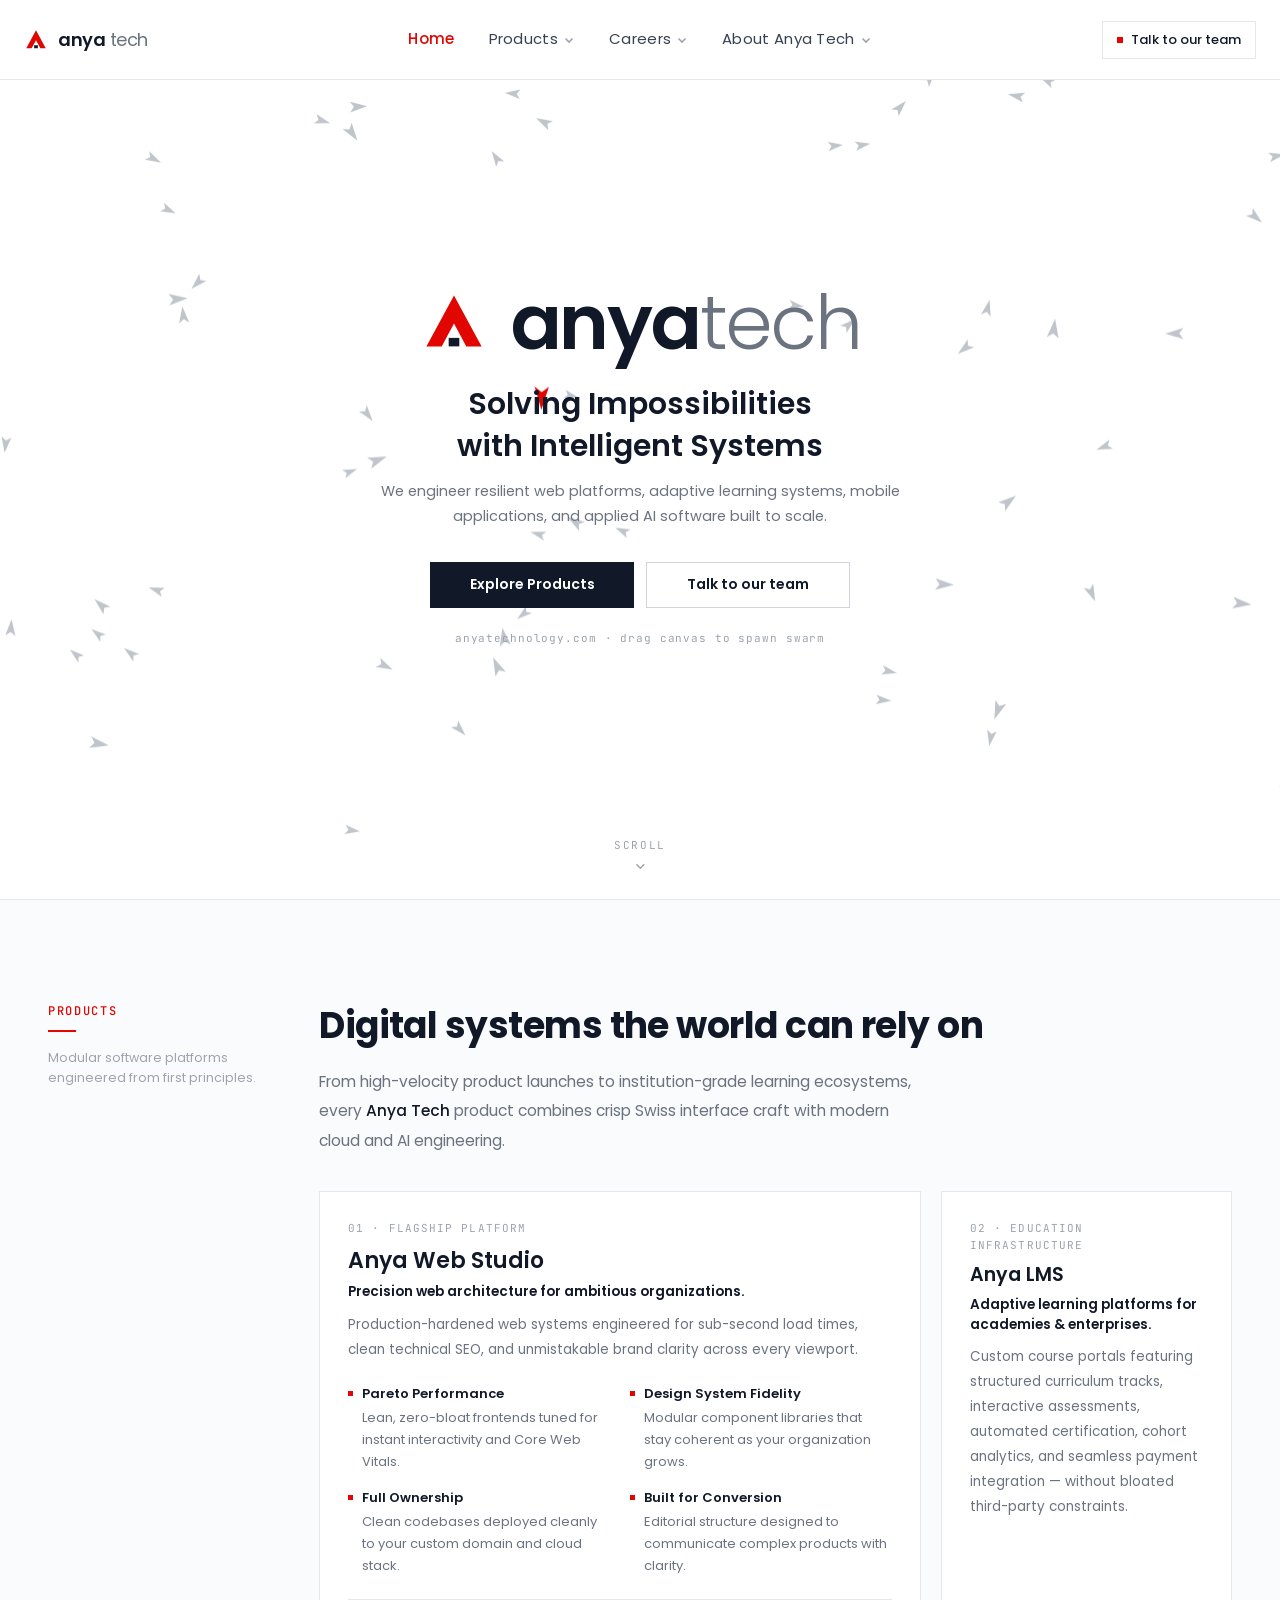
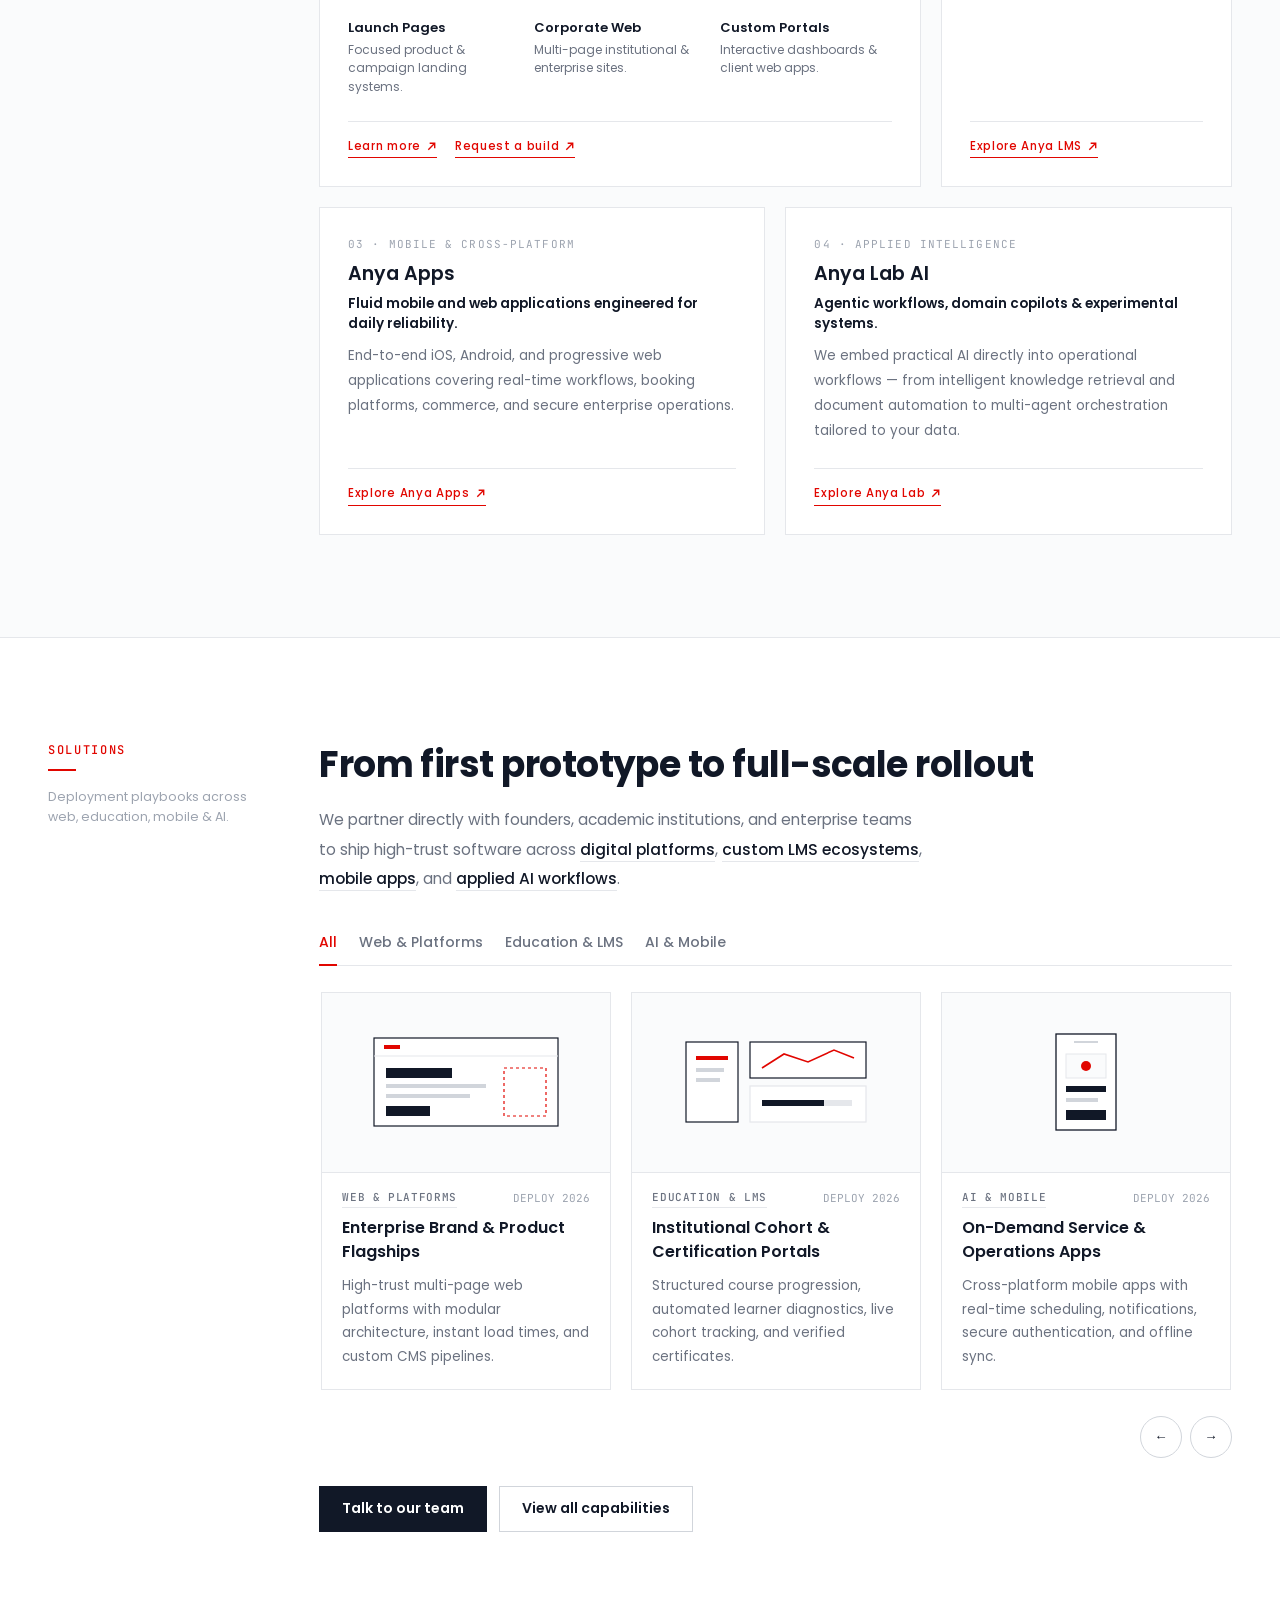
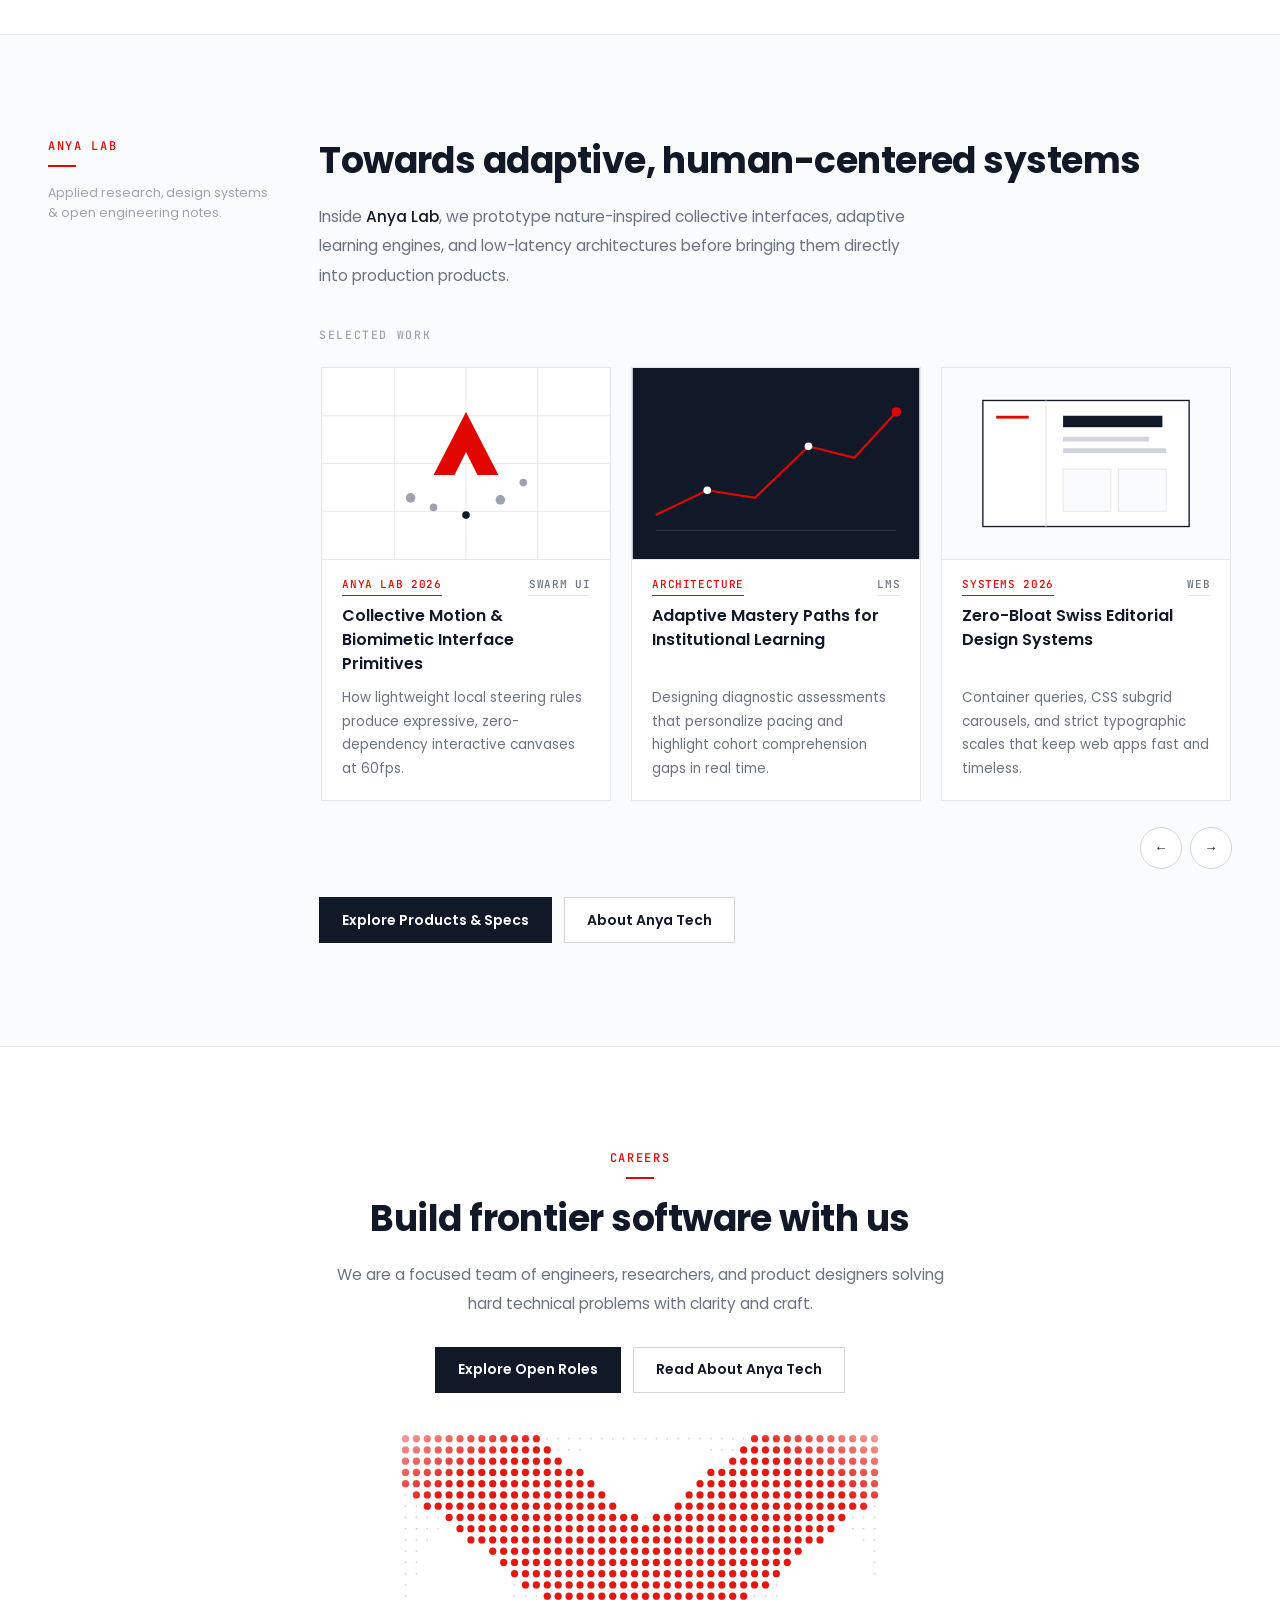
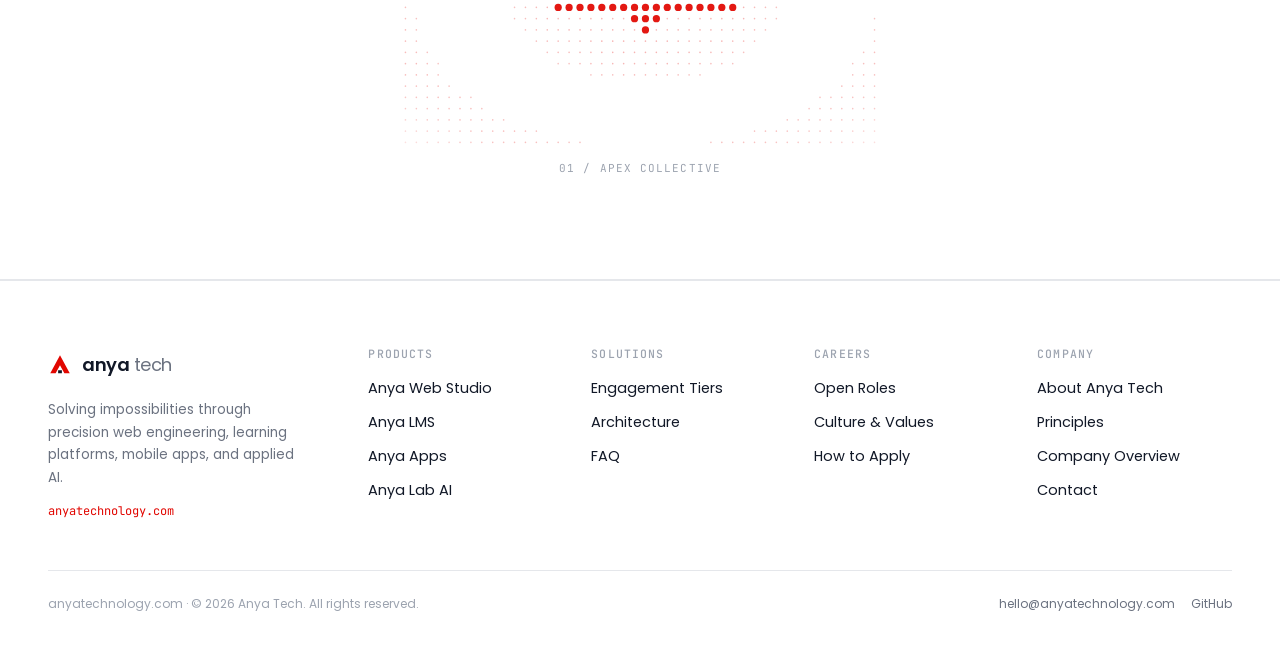
==== commit b56f43a1: "Build new Anya Tech website for anyatechnology.com with Vercel config and clean up legacy files" ====
--- a/index.html
+++ b/index.html
@@ -3,116 +3,112 @@
 <head>
   <meta charset="UTF-8">
   <meta name="viewport" content="width=device-width, initial-scale=1.0">
-  <title>ANYA — Solving Impossibilities</title>
-  <meta name="description" content="ANYATECH - Pioneering next-generation intelligent systems, quantum-ready algorithms, and experimental frontier labs.">
-  <link rel="stylesheet" href="styles.css">
+  <title>Anya Tech — Solving Impossibilities</title>
+  <meta name="description" content="Anya Tech (anyatechnology.com) builds frontier digital platforms, custom learning management systems, mobile applications, and applied AI software.">
+  <link rel="canonical" href="https://anyatechnology.com/">
+  <meta property="og:title" content="Anya Tech — Solving Impossibilities">
+  <meta property="og:description" content="Precision web platforms, adaptive LMS, mobile apps, and applied AI systems by Anya Tech.">
+  <meta property="og:url" content="https://anyatechnology.com/">
+  <meta property="og:type" content="website">
+  <link rel="icon" type="image/svg+xml" href="data:image/svg+xml,%3Csvg xmlns='http://www.w3.org/2000/svg' viewBox='0 0 32 32'%3E%3Cpolygon points='16,3 29,27 21.5,27 16,16.5 10.5,27 3,27' fill='%23E10600'/%3E%3C/svg%3E">
+  <link rel="stylesheet" href="assets/css/anya.css">
 </head>
 <body>
 
-  <!-- Navigation Header -->
-  <header class="header" id="header">
-    <div class="nav-container">
-      <a href="index.html" class="nav-brand">
-        ANYA
-      </a>
-
-      <nav class="nav-menu">
+  <!-- Fixed 3-Column Editorial Header -->
+  <header class="topnav" id="topnav">
+    <a href="index.html" class="topnav__brand" aria-label="Anya Tech Home">
+      <svg class="brand-mark" viewBox="0 0 32 32" fill="none" aria-hidden="true">
+        <polygon points="16,3 29,27 21.8,27 16,16.2 10.2,27 3,27" fill="#E10600"/>
+        <rect x="13.5" y="23" width="5" height="4" fill="#111827"/>
+      </svg>
+      <span class="brand-wordmark">anya<span>tech</span></span>
+    </a>
+
+    <nav aria-label="Primary Navigation">
+      <ul class="topnav__links">
         <li class="nav-item">
-          <a href="index.html" class="nav-link">Home</a>
+          <a href="index.html" class="nav-trigger" aria-current="page">Home</a>
         </li>
 
-        <!-- AnyaTech Dropdown (Services & Projects) -->
         <li class="nav-item">
-          <a href="index.html#services" class="nav-link">
-            AnyaTech
-            <svg class="chevron-icon" viewBox="0 0 24 24" fill="none" stroke="currentColor"><path d="M6 9l6 6 6-6"/></svg>
+          <a href="products.html" class="nav-trigger">
+            Products
+            <svg class="nav-chevron" viewBox="0 0 12 12" fill="none" stroke="currentColor" stroke-width="1.6"><path d="M2.5 4.5L6 8l3.5-3.5"/></svg>
           </a>
-          <div class="dropdown-menu">
-            <div class="dropdown-grid">
-              <a href="landing-pages.html" class="dropdown-card">
-                <div>
-                  <div class="dropdown-title">Landing Pages Development</div>
-                  <div class="dropdown-desc">High-converting sales & marketing landing pages.</div>
-                </div>
-              </a>
-              <a href="website-development.html" class="dropdown-card">
-                <div>
-                  <div class="dropdown-title">Website Development</div>
-                  <div class="dropdown-desc">Multi-page corporate & business web experiences.</div>
-                </div>
-              </a>
-              <a href="lms-development.html" class="dropdown-card">
-                <div>
-                  <div class="dropdown-title">LMS Development</div>
-                  <div class="dropdown-desc">Custom learning management platforms & portals.</div>
-                </div>
-              </a>
-              <a href="app-development.html" class="dropdown-card">
-                <div>
-                  <div class="dropdown-title">App Development</div>
-                  <div class="dropdown-desc">Mobile & cross-platform web applications.</div>
-                </div>
-              </a>
-            </div>
+          <div class="dropdown">
+            <div class="dropdown__heading">Product Lineup</div>
+            <a href="products.html#studio" class="dropdown__link">
+              <div class="dropdown__title">Anya Web Studio <span>↗</span></div>
+              <div class="dropdown__desc">High-precision landing systems &amp; corporate platforms.</div>
+            </a>
+            <a href="products.html#lms" class="dropdown__link">
+              <div class="dropdown__title">Anya LMS <span>↗</span></div>
+              <div class="dropdown__desc">Adaptive learning management &amp; institutional portals.</div>
+            </a>
+            <a href="products.html#apps" class="dropdown__link">
+              <div class="dropdown__title">Anya Apps <span>↗</span></div>
+              <div class="dropdown__desc">Native iOS, Android, and cross-platform applications.</div>
+            </a>
+            <a href="products.html#lab" class="dropdown__link">
+              <div class="dropdown__title">Anya Lab AI <span>↗</span></div>
+              <div class="dropdown__desc">Applied AI agents, automation &amp; experimental R&amp;D.</div>
+            </a>
           </div>
         </li>
 
-        <!-- Anya Lab Dropdown -->
         <li class="nav-item">
-          <a href="anya-lab.html" class="nav-link">
-            Anya Lab
-            <svg class="chevron-icon" viewBox="0 0 24 24" fill="none" stroke="currentColor"><path d="M6 9l6 6 6-6"/></svg>
+          <a href="careers.html" class="nav-trigger">
+            Careers
+            <svg class="nav-chevron" viewBox="0 0 12 12" fill="none" stroke="currentColor" stroke-width="1.6"><path d="M2.5 4.5L6 8l3.5-3.5"/></svg>
           </a>
-          <div class="dropdown-menu">
-            <div class="dropdown-grid">
-              <a href="anya-lab.html#research" class="dropdown-card">
-                <div>
-                  <div class="dropdown-title">Our Research Work</div>
-                  <div class="dropdown-desc">Frontier research whitepapers & neuro-inspired AI models.</div>
-                </div>
-              </a>
-              <a href="anya-lab.html#collab" class="dropdown-card">
-                <div>
-                  <div class="dropdown-title">Collab with Us</div>
-                  <div class="dropdown-desc">Partner with Anya Lab on frontier R&D initiatives.</div>
-                </div>
-              </a>
-            </div>
+          <div class="dropdown">
+            <div class="dropdown__heading">Join Anya Tech</div>
+            <a href="careers.html#roles" class="dropdown__link">
+              <div class="dropdown__title">Open Positions <span>↗</span></div>
+              <div class="dropdown__desc">Engineering, AI research, product design &amp; operations.</div>
+            </a>
+            <a href="careers.html#culture" class="dropdown__link">
+              <div class="dropdown__title">How We Work <span>↗</span></div>
+              <div class="dropdown__desc">Small high-leverage teams focused on craft and speed.</div>
+            </a>
+            <a href="careers.html#apply" class="dropdown__link">
+              <div class="dropdown__title">Application Process <span>↗</span></div>
+              <div class="dropdown__desc">Direct, transparent review with our core builders.</div>
+            </a>
           </div>
         </li>
 
-        <!-- About ANYA Dropdown -->
         <li class="nav-item">
-          <a href="index.html#about" class="nav-link">
-            About ANYA
-            <svg class="chevron-icon" viewBox="0 0 24 24" fill="none" stroke="currentColor"><path d="M6 9l6 6 6-6"/></svg>
+          <a href="about.html" class="nav-trigger">
+            About Anya Tech
+            <svg class="nav-chevron" viewBox="0 0 12 12" fill="none" stroke="currentColor" stroke-width="1.6"><path d="M2.5 4.5L6 8l3.5-3.5"/></svg>
           </a>
-          <div class="dropdown-menu">
-            <div class="dropdown-grid">
-              <a href="index.html#about" class="dropdown-card">
-                <div>
-                  <div class="dropdown-title">Company Overview</div>
-                  <div class="dropdown-desc">Our mission, vision, and core principles.</div>
-                </div>
-              </a>
-              <a href="index.html#team" class="dropdown-card">
-                <div>
-                  <div class="dropdown-title">Leadership & Team</div>
-                  <div class="dropdown-desc">Meet the engineers and researchers behind ANYA.</div>
-                </div>
-              </a>
-            </div>
+          <div class="dropdown">
+            <div class="dropdown__heading">Company</div>
+            <a href="about.html#mission" class="dropdown__link">
+              <div class="dropdown__title">Mission &amp; Story <span>↗</span></div>
+              <div class="dropdown__desc">Why we exist and how we solve hard technical challenges.</div>
+            </a>
+            <a href="about.html#principles" class="dropdown__link">
+              <div class="dropdown__title">Engineering Principles <span>↗</span></div>
+              <div class="dropdown__desc">First-principles architecture, simplicity &amp; reliability.</div>
+            </a>
+            <a href="about.html#company" class="dropdown__link">
+              <div class="dropdown__title">Company Overview <span>↗</span></div>
+              <div class="dropdown__desc">Corporate profile, domain &amp; official contacts.</div>
+            </a>
           </div>
         </li>
-      </nav>
-
-      <div class="nav-actions">
-        <button class="search-btn" id="searchBtn" aria-label="Open Search">
-          <svg width="20" height="20" viewBox="0 0 24 24" fill="none" stroke="currentColor" stroke-width="2.2"><circle cx="11" cy="11" r="8"/><path d="M21 21l-4.35-4.35"/></svg>
-        </button>
-      </div>
-
-      <button class="mobile-toggle" id="mobileToggle" aria-label="Toggle Navigation Menu">
+      </ul>
+    </nav>
+
+    <div class="topnav__right">
+      <button class="nav-box-action" data-open-contact="General Inquiry">
+        <span class="nav-box-action__dot" aria-hidden="true"></span>
+        Talk to our team
+      </button>
+      <button class="nav-burger" id="navBurger" aria-label="Toggle menu" aria-expanded="false">
         <span></span>
         <span></span>
         <span></span>
@@ -120,182 +116,610 @@
     </div>
   </header>
 
-  <!-- Hero Section (Matching Figma Design Exactly) -->
-  <section class="hero">
-    <div class="hero-glow"></div>
-    <div class="hero-content">
-      <h1 class="hero-title">ANYA</h1>
-      <p class="hero-subtitle">Solving Impossibilities</p>
-      
-      <div class="hero-cta">
-        <div class="projects-dropdown">
-          <a href="#tech" class="btn-primary">
-            Projects
-            <svg class="chevron-icon" viewBox="0 0 24 24" fill="none" stroke="currentColor" style="width: 14px; height: 14px; stroke-width: 2.5; margin-left: 4px;"><path d="M6 9l6 6 6-6"/></svg>
+  <!-- Fullscreen Mobile Overlay -->
+  <div class="mobile-menu" id="mobileMenu" aria-label="Mobile Navigation">
+    <div class="mobile-menu__group">
+      <h5>Navigation</h5>
+      <a href="index.html" class="mobile-menu__link">Home <span>↗</span></a>
+      <a href="products.html" class="mobile-menu__link">Products <span>↗</span></a>
+      <a href="careers.html" class="mobile-menu__link">Careers <span>↗</span></a>
+      <a href="about.html" class="mobile-menu__link">About Anya Tech <span>↗</span></a>
+    </div>
+    <div class="mobile-menu__group">
+      <h5>Products</h5>
+      <a href="products.html#studio" class="mobile-menu__sub">Anya Web Studio <span>↗</span></a>
+      <a href="products.html#lms" class="mobile-menu__sub">Anya LMS <span>↗</span></a>
+      <a href="products.html#apps" class="mobile-menu__sub">Anya Apps <span>↗</span></a>
+      <a href="products.html#lab" class="mobile-menu__sub">Anya Lab AI <span>↗</span></a>
+    </div>
+    <div>
+      <button class="anya-btn anya-btn--dark" style="width:100%" data-open-contact="General Inquiry">Talk to our team</button>
+    </div>
+  </div>
+
+  <!-- ======================================================================
+       SECTION 1: FULL-VIEWPORT HERO + INTERACTIVE SWARM CANVAS
+       ====================================================================== -->
+  <section class="hero-stage" aria-label="Hero">
+    <canvas id="swarmCanvas" aria-hidden="true"></canvas>
+
+    <div class="hero-overlay">
+      <div class="hero-lockup">
+        <svg class="hero-lockup__mark" viewBox="0 0 64 64" fill="none" aria-hidden="true">
+          <polygon points="32,6 58,54 43.6,54 32,32.4 20.4,54 6,54" fill="#E10600"/>
+          <rect x="27" y="46" width="10" height="8" fill="#111827"/>
+        </svg>
+        <h1 class="hero-lockup__word">anya<span>tech</span></h1>
+      </div>
+
+      <p class="hero-tagline">Solving Impossibilities with Intelligent Systems</p>
+      <p class="hero-sub">
+        We engineer resilient web platforms, adaptive learning systems, mobile applications, and applied AI software built to scale.
+      </p>
+
+      <div class="hero-ctas">
+        <a href="products.html" class="anya-btn anya-btn--dark">Explore Products</a>
+        <button class="anya-btn anya-btn--ghost" data-open-contact="General Inquiry">Talk to our team</button>
+      </div>
+
+      <div class="hero-canvas-hint">anyatechnology.com &middot; drag canvas to spawn swarm</div>
+    </div>
+
+    <a href="#products" class="scroll-cue" id="scrollCue" aria-label="Scroll to Products">
+      <span>Scroll</span>
+      <svg width="14" height="14" viewBox="0 0 16 16" fill="none" stroke="currentColor" stroke-width="1.6"><path d="M3.5 6L8 10.5L12.5 6"/></svg>
+    </a>
+  </section>
+
+  <!-- ======================================================================
+       SECTION 2: PRODUCTS (6-Track Container-Query Bento Grid)
+       ====================================================================== -->
+  <section class="anya-sec anya-sec--alt" id="products">
+    <div class="anya-inner">
+      <div class="anya-grid">
+        <aside class="anya-aside">
+          <span class="anya-eyebrow">Products</span>
+          <p class="anya-aside__meta">Modular software platforms engineered from first principles.</p>
+        </aside>
+
+        <div>
+          <h2 class="anya-h2">Digital systems the world can rely on</h2>
+          <p class="anya-lead">
+            From high-velocity product launches to institution-grade learning ecosystems, every <strong>Anya Tech</strong> product combines crisp Swiss interface craft with modern cloud and AI engineering.
+          </p>
+
+          <div class="products-wrap">
+            <div class="products-bento">
+
+              <!-- Featured Span-4 Card -->
+              <article class="p-card p-card--feature p-card--span4">
+                <div>
+                  <div class="p-card__kicker">01 &middot; Flagship Platform</div>
+                  <h3 class="p-card__title">Anya Web Studio</h3>
+                  <p class="p-card__tag">Precision web architecture for ambitious organizations.</p>
+                  <p class="p-card__desc">
+                    Production-hardened web systems engineered for sub-second load times, clean technical SEO, and unmistakable brand clarity across every viewport.
+                  </p>
+
+                  <ul class="p-bullets">
+                    <li>
+                      <strong>Pareto Performance</strong>
+                      Lean, zero-bloat frontends tuned for instant interactivity and Core Web Vitals.
+                    </li>
+                    <li>
+                      <strong>Design System Fidelity</strong>
+                      Modular component libraries that stay coherent as your organization grows.
+                    </li>
+                    <li>
+                      <strong>Full Ownership</strong>
+                      Clean codebases deployed cleanly to your custom domain and cloud stack.
+                    </li>
+                    <li>
+                      <strong>Built for Conversion</strong>
+                      Editorial structure designed to communicate complex products with clarity.
+                    </li>
+                  </ul>
+
+                  <div class="p-variants">
+                    <div>
+                      <div class="p-variant__name">Launch Pages</div>
+                      <div class="p-variant__desc">Focused product &amp; campaign landing systems.</div>
+                    </div>
+                    <div>
+                      <div class="p-variant__name">Corporate Web</div>
+                      <div class="p-variant__desc">Multi-page institutional &amp; enterprise sites.</div>
+                    </div>
+                    <div>
+                      <div class="p-variant__name">Custom Portals</div>
+                      <div class="p-variant__desc">Interactive dashboards &amp; client web apps.</div>
+                    </div>
+                  </div>
+                </div>
+
+                <div class="p-card__footer">
+                  <a href="products.html#studio" class="anya-more">
+                    Learn more
+                    <svg viewBox="0 0 12 12" fill="none" stroke="currentColor" stroke-width="1.5"><path d="M2.5 9.5L9.5 2.5M4 2.5h5.5V8"/></svg>
+                  </a>
+                  <button class="anya-more" data-open-contact="Anya Web Studio">
+                    Request a build
+                    <svg viewBox="0 0 12 12" fill="none" stroke="currentColor" stroke-width="1.5"><path d="M2.5 9.5L9.5 2.5M4 2.5h5.5V8"/></svg>
+                  </button>
+                </div>
+              </article>
+
+              <!-- Span-2 Card -->
+              <article class="p-card p-card--span2">
+                <div>
+                  <div class="p-card__kicker">02 &middot; Education Infrastructure</div>
+                  <h3 class="p-card__title">Anya LMS</h3>
+                  <p class="p-card__tag">Adaptive learning platforms for academies &amp; enterprises.</p>
+                  <p class="p-card__desc">
+                    Custom course portals featuring structured curriculum tracks, interactive assessments, automated certification, cohort analytics, and seamless payment integration — without bloated third-party constraints.
+                  </p>
+                </div>
+
+                <div class="p-card__footer">
+                  <a href="products.html#lms" class="anya-more">
+                    Explore Anya LMS
+                    <svg viewBox="0 0 12 12" fill="none" stroke="currentColor" stroke-width="1.5"><path d="M2.5 9.5L9.5 2.5M4 2.5h5.5V8"/></svg>
+                  </a>
+                </div>
+              </article>
+
+              <!-- Row 2: Span-3 Card -->
+              <article class="p-card p-card--span3">
+                <div>
+                  <div class="p-card__kicker">03 &middot; Mobile &amp; Cross-Platform</div>
+                  <h3 class="p-card__title">Anya Apps</h3>
+                  <p class="p-card__tag">Fluid mobile and web applications engineered for daily reliability.</p>
+                  <p class="p-card__desc">
+                    End-to-end iOS, Android, and progressive web applications covering real-time workflows, booking platforms, commerce, and secure enterprise operations.
+                  </p>
+                </div>
+
+                <div class="p-card__footer">
+                  <a href="products.html#apps" class="anya-more">
+                    Explore Anya Apps
+                    <svg viewBox="0 0 12 12" fill="none" stroke="currentColor" stroke-width="1.5"><path d="M2.5 9.5L9.5 2.5M4 2.5h5.5V8"/></svg>
+                  </a>
+                </div>
+              </article>
+
+              <!-- Row 2: Span-3 Card -->
+              <article class="p-card p-card--span3">
+                <div>
+                  <div class="p-card__kicker">04 &middot; Applied Intelligence</div>
+                  <h3 class="p-card__title">Anya Lab AI</h3>
+                  <p class="p-card__tag">Agentic workflows, domain copilots &amp; experimental systems.</p>
+                  <p class="p-card__desc">
+                    We embed practical AI directly into operational workflows — from intelligent knowledge retrieval and document automation to multi-agent orchestration tailored to your data.
+                  </p>
+                </div>
+
+                <div class="p-card__footer">
+                  <a href="products.html#lab" class="anya-more">
+                    Explore Anya Lab
+                    <svg viewBox="0 0 12 12" fill="none" stroke="currentColor" stroke-width="1.5"><path d="M2.5 9.5L9.5 2.5M4 2.5h5.5V8"/></svg>
+                  </a>
+                </div>
+              </article>
+
+            </div>
+          </div>
+        </div>
+      </div>
+    </div>
+  </section>
+
+  <!-- ======================================================================
+       SECTION 3: SOLUTIONS & SELECTED DEPLOYMENTS (Filter Tabs + Carousel)
+       ====================================================================== -->
+  <section class="anya-sec" id="solutions">
+    <div class="anya-inner">
+      <div class="anya-grid">
+        <aside class="anya-aside">
+          <span class="anya-eyebrow">Solutions</span>
+          <p class="anya-aside__meta">Deployment playbooks across web, education, mobile &amp; AI.</p>
+        </aside>
+
+        <div>
+          <h2 class="anya-h2">From first prototype to full-scale rollout</h2>
+          <p class="anya-lead">
+            We partner directly with founders, academic institutions, and enterprise teams to ship high-trust software across <a href="products.html#studio" class="inline-link">digital platforms</a>, <a href="products.html#lms" class="inline-link">custom LMS ecosystems</a>, <a href="products.html#apps" class="inline-link">mobile apps</a>, and <a href="products.html#lab" class="inline-link">applied AI workflows</a>.
+          </p>
+
+          <div class="filter-tabs" role="tablist" aria-label="Filter Solutions" data-filter-group=".solution-card">
+            <button class="filter-tab is-active" data-filter="all" role="tab">All</button>
+            <button class="filter-tab" data-filter="web" role="tab">Web &amp; Platforms</button>
+            <button class="filter-tab" data-filter="lms" role="tab">Education &amp; LMS</button>
+            <button class="filter-tab" data-filter="ai-mobile" role="tab">AI &amp; Mobile</button>
+          </div>
+
+          <div class="carousel-shell" data-carousel>
+            <div class="carousel-track">
+
+              <a href="products.html#studio" class="c-card solution-card" data-category="web">
+                <div class="c-card__media">
+                  <svg viewBox="0 0 220 120" width="220" height="120" fill="none" aria-hidden="true">
+                    <rect x="18" y="16" width="184" height="88" stroke="#111827" stroke-width="1.2" fill="#FFFFFF"/>
+                    <line x1="18" y1="34" x2="202" y2="34" stroke="#E5E7EB" stroke-width="1.2"/>
+                    <rect x="28" y="23" width="16" height="4" fill="#E10600"/>
+                    <rect x="30" y="46" width="66" height="10" fill="#111827"/>
+                    <rect x="30" y="62" width="100" height="4" fill="#D1D5DB"/>
+                    <rect x="30" y="72" width="84" height="4" fill="#D1D5DB"/>
+                    <rect x="30" y="84" width="44" height="10" fill="#111827"/>
+                    <rect x="148" y="46" width="42" height="48" stroke="#E10600" stroke-width="1.2" stroke-dasharray="3 3"/>
+                  </svg>
+                </div>
+                <div class="c-card__meta">
+                  <span class="anya-tag">Web &amp; Platforms</span>
+                  <span class="c-card__date">Deploy 2026</span>
+                </div>
+                <h3 class="c-card__title">Enterprise Brand &amp; Product Flagships</h3>
+                <p class="c-card__desc">High-trust multi-page web platforms with modular architecture, instant load times, and custom CMS pipelines.</p>
+              </a>
+
+              <a href="products.html#lms" class="c-card solution-card" data-category="lms">
+                <div class="c-card__media">
+                  <svg viewBox="0 0 220 120" width="220" height="120" fill="none" aria-hidden="true">
+                    <rect x="20" y="20" width="52" height="80" stroke="#111827" stroke-width="1.2" fill="#FFFFFF"/>
+                    <rect x="84" y="20" width="116" height="36" stroke="#111827" stroke-width="1.2" fill="#FFFFFF"/>
+                    <rect x="84" y="64" width="116" height="36" stroke="#E5E7EB" stroke-width="1.2" fill="#FFFFFF"/>
+                    <rect x="30" y="34" width="32" height="4" fill="#E10600"/>
+                    <rect x="30" y="46" width="28" height="4" fill="#D1D5DB"/>
+                    <rect x="30" y="56" width="24" height="4" fill="#D1D5DB"/>
+                    <polyline points="96,46 118,32 142,40 168,28 188,36" stroke="#E10600" stroke-width="1.6" fill="none"/>
+                    <rect x="96" y="78" width="90" height="6" fill="#E5E7EB"/>
+                    <rect x="96" y="78" width="62" height="6" fill="#111827"/>
+                  </svg>
+                </div>
+                <div class="c-card__meta">
+                  <span class="anya-tag">Education &amp; LMS</span>
+                  <span class="c-card__date">Deploy 2026</span>
+                </div>
+                <h3 class="c-card__title">Institutional Cohort &amp; Certification Portals</h3>
+                <p class="c-card__desc">Structured course progression, automated learner diagnostics, live cohort tracking, and verified certificates.</p>
+              </a>
+
+              <a href="products.html#apps" class="c-card solution-card" data-category="ai-mobile">
+                <div class="c-card__media">
+                  <svg viewBox="0 0 220 120" width="220" height="120" fill="none" aria-hidden="true">
+                    <rect x="80" y="12" width="60" height="96" stroke="#111827" stroke-width="1.3" fill="#FFFFFF"/>
+                    <line x1="98" y1="20" x2="122" y2="20" stroke="#D1D5DB" stroke-width="2"/>
+                    <rect x="90" y="32" width="40" height="24" fill="#FAFBFC" stroke="#E5E7EB"/>
+                    <circle cx="110" cy="44" r="5" fill="#E10600"/>
+                    <rect x="90" y="64" width="40" height="6" fill="#111827"/>
+                    <rect x="90" y="76" width="32" height="4" fill="#D1D5DB"/>
+                    <rect x="90" y="88" width="40" height="10" fill="#111827"/>
+                  </svg>
+                </div>
+                <div class="c-card__meta">
+                  <span class="anya-tag">AI &amp; Mobile</span>
+                  <span class="c-card__date">Deploy 2026</span>
+                </div>
+                <h3 class="c-card__title">On-Demand Service &amp; Operations Apps</h3>
+                <p class="c-card__desc">Cross-platform mobile apps with real-time scheduling, notifications, secure authentication, and offline sync.</p>
+              </a>
+
+              <a href="products.html#lab" class="c-card solution-card" data-category="ai-mobile">
+                <div class="c-card__media">
+                  <svg viewBox="0 0 220 120" width="220" height="120" fill="none" aria-hidden="true">
+                    <circle cx="52" cy="60" r="14" stroke="#111827" stroke-width="1.2" fill="#FFFFFF"/>
+                    <circle cx="110" cy="34" r="14" stroke="#111827" stroke-width="1.2" fill="#FFFFFF"/>
+                    <circle cx="110" cy="86" r="14" stroke="#111827" stroke-width="1.2" fill="#FFFFFF"/>
+                    <circle cx="168" cy="60" r="16" stroke="#E10600" stroke-width="1.5" fill="#FFFFFF"/>
+                    <circle cx="168" cy="60" r="5" fill="#E10600"/>
+                    <line x1="66" y1="54" x2="96" y2="39" stroke="#9CA3AF" stroke-width="1.2"/>
+                    <line x1="66" y1="66" x2="96" y2="81" stroke="#9CA3AF" stroke-width="1.2"/>
+                    <line x1="124" y1="39" x2="152" y2="54" stroke="#E10600" stroke-width="1.2"/>
+                    <line x1="124" y1="81" x2="152" y2="66" stroke="#E10600" stroke-width="1.2"/>
+                  </svg>
+                </div>
+                <div class="c-card__meta">
+                  <span class="anya-tag">AI &amp; Mobile</span>
+                  <span class="c-card__date">Deploy 2026</span>
+                </div>
+                <h3 class="c-card__title">Autonomous Enterprise Agent Pipelines</h3>
+                <p class="c-card__desc">Custom LLM routing, verified knowledge-base retrieval, and human-in-the-loop operational copilots.</p>
+              </a>
+
+              <a href="products.html#studio" class="c-card solution-card" data-category="web">
+                <div class="c-card__media">
+                  <svg viewBox="0 0 220 120" width="220" height="120" fill="none" aria-hidden="true">
+                    <rect x="26" y="22" width="168" height="76" stroke="#111827" stroke-width="1.2" fill="#FFFFFF"/>
+                    <line x1="82" y1="22" x2="82" y2="98" stroke="#E5E7EB" stroke-width="1.2"/>
+                    <line x1="138" y1="22" x2="138" y2="98" stroke="#E5E7EB" stroke-width="1.2"/>
+                    <rect x="38" y="64" width="32" height="22" fill="#E5E7EB"/>
+                    <rect x="94" y="48" width="32" height="38" fill="#111827"/>
+                    <rect x="150" y="34" width="32" height="52" fill="#E10600"/>
+                  </svg>
+                </div>
+                <div class="c-card__meta">
+                  <span class="anya-tag">Web &amp; Platforms</span>
+                  <span class="c-card__date">Deploy 2026</span>
+                </div>
+                <h3 class="c-card__title">High-Velocity Launch &amp; Growth Pages</h3>
+                <p class="c-card__desc">Conversion-focused product launch pages engineered with clean telemetry, rapid iteration, and crisp typography.</p>
+              </a>
+
+            </div>
+
+            <div class="carousel-controls">
+              <button class="carousel-btn" data-carousel-prev aria-label="Previous solution">←</button>
+              <button class="carousel-btn" data-carousel-next aria-label="Next solution">→</button>
+            </div>
+          </div>
+
+          <div class="section-actions">
+            <button class="anya-btn anya-btn--dark" data-open-contact="Enterprise Solution">Talk to our team</button>
+            <a href="products.html" class="anya-btn anya-btn--ghost">View all capabilities</a>
+          </div>
+        </div>
+      </div>
+    </div>
+  </section>
+
+  <!-- ======================================================================
+       SECTION 4: ANYA LAB & ENGINEERING NOTES (Carousel)
+       ====================================================================== -->
+  <section class="anya-sec anya-sec--alt" id="research">
+    <div class="anya-inner">
+      <div class="anya-grid">
+        <aside class="anya-aside">
+          <span class="anya-eyebrow">Anya Lab</span>
+          <p class="anya-aside__meta">Applied research, design systems &amp; open engineering notes.</p>
+        </aside>
+
+        <div>
+          <h2 class="anya-h2">Towards adaptive, human-centered systems</h2>
+          <p class="anya-lead">
+            Inside <strong>Anya Lab</strong>, we prototype nature-inspired collective interfaces, adaptive learning engines, and low-latency architectures before bringing them directly into production products.
+          </p>
+
+          <span class="anya-sublabel">Selected Work</span>
+
+          <div class="carousel-shell" data-carousel>
+            <div class="carousel-track">
+
+              <a href="products.html#lab" class="c-card">
+                <div class="c-card__media c-card__media--paper">
+                  <svg viewBox="0 0 300 200" width="100%" height="100%" fill="none" aria-hidden="true">
+                    <rect width="300" height="200" fill="#FFFFFF"/>
+                    <g stroke="#E5E7EB" stroke-width="1">
+                      <line x1="0" y1="50" x2="300" y2="50"/><line x1="0" y1="100" x2="300" y2="100"/><line x1="0" y1="150" x2="300" y2="150"/>
+                      <line x1="75" y1="0" x2="75" y2="200"/><line x1="150" y1="0" x2="150" y2="200"/><line x1="225" y1="0" x2="225" y2="200"/>
+                    </g>
+                    <polygon points="150,46 184,112 162,112 150,88 138,112 116,112" fill="#E10600"/>
+                    <circle cx="92" cy="136" r="5" fill="#9CA3AF"/>
+                    <circle cx="116" cy="146" r="4" fill="#9CA3AF"/>
+                    <circle cx="186" cy="138" r="5" fill="#9CA3AF"/>
+                    <circle cx="210" cy="120" r="4" fill="#9CA3AF"/>
+                    <circle cx="150" cy="154" r="4" fill="#111827"/>
+                  </svg>
+                </div>
+                <div class="c-card__meta">
+                  <span class="anya-tag anya-tag--accent">Anya Lab 2026</span>
+                  <span class="anya-tag">Swarm UI</span>
+                </div>
+                <h3 class="c-card__title">Collective Motion &amp; Biomimetic Interface Primitives</h3>
+                <p class="c-card__desc">How lightweight local steering rules produce expressive, zero-dependency interactive canvases at 60fps.</p>
+              </a>
+
+              <a href="products.html#lms" class="c-card">
+                <div class="c-card__media c-card__media--paper">
+                  <svg viewBox="0 0 300 200" width="100%" height="100%" fill="none" aria-hidden="true">
+                    <rect width="300" height="200" fill="#111827"/>
+                    <polyline points="24,154 78,128 128,136 184,82 232,94 276,46" stroke="#E10600" stroke-width="2.2" fill="none"/>
+                    <circle cx="78" cy="128" r="4" fill="#FFFFFF"/>
+                    <circle cx="184" cy="82" r="4" fill="#FFFFFF"/>
+                    <circle cx="276" cy="46" r="5" fill="#E10600"/>
+                    <line x1="24" y1="170" x2="276" y2="170" stroke="#374151" stroke-width="1"/>
+                  </svg>
+                </div>
+                <div class="c-card__meta">
+                  <span class="anya-tag anya-tag--accent">Architecture</span>
+                  <span class="anya-tag">LMS</span>
+                </div>
+                <h3 class="c-card__title">Adaptive Mastery Paths for Institutional Learning</h3>
+                <p class="c-card__desc">Designing diagnostic assessments that personalize pacing and highlight cohort comprehension gaps in real time.</p>
+              </a>
+
+              <a href="products.html#studio" class="c-card">
+                <div class="c-card__media c-card__media--paper">
+                  <svg viewBox="0 0 300 200" width="100%" height="100%" fill="none" aria-hidden="true">
+                    <rect width="300" height="200" fill="#FAFBFC"/>
+                    <rect x="42" y="34" width="216" height="132" stroke="#111827" stroke-width="1.4" fill="#FFFFFF"/>
+                    <line x1="108" y1="34" x2="108" y2="166" stroke="#E5E7EB" stroke-width="1.2"/>
+                    <rect x="56" y="50" width="34" height="3" fill="#E10600"/>
+                    <rect x="126" y="50" width="104" height="12" fill="#111827"/>
+                    <rect x="126" y="72" width="90" height="5" fill="#D1D5DB"/>
+                    <rect x="126" y="84" width="108" height="5" fill="#D1D5DB"/>
+                    <rect x="126" y="106" width="50" height="44" stroke="#E5E7EB" fill="#FAFBFC"/>
+                    <rect x="184" y="106" width="50" height="44" stroke="#E5E7EB" fill="#FAFBFC"/>
+                  </svg>
+                </div>
+                <div class="c-card__meta">
+                  <span class="anya-tag anya-tag--accent">Systems 2026</span>
+                  <span class="anya-tag">Web</span>
+                </div>
+                <h3 class="c-card__title">Zero-Bloat Swiss Editorial Design Systems</h3>
+                <p class="c-card__desc">Container queries, CSS subgrid carousels, and strict typographic scales that keep web apps fast and timeless.</p>
+              </a>
+
+              <a href="products.html#lab" class="c-card">
+                <div class="c-card__media c-card__media--paper">
+                  <svg viewBox="0 0 300 200" width="100%" height="100%" fill="none" aria-hidden="true">
+                    <rect width="300" height="200" fill="#FFFFFF"/>
+                    <rect x="40" y="78" width="52" height="44" stroke="#111827" stroke-width="1.2"/>
+                    <rect x="124" y="42" width="52" height="44" stroke="#E10600" stroke-width="1.4"/>
+                    <rect x="124" y="114" width="52" height="44" stroke="#111827" stroke-width="1.2"/>
+                    <rect x="208" y="78" width="52" height="44" fill="#111827"/>
+                    <line x1="92" y1="92" x2="124" y2="66" stroke="#9CA3AF" stroke-width="1.2"/>
+                    <line x1="92" y1="108" x2="124" y2="134" stroke="#9CA3AF" stroke-width="1.2"/>
+                    <line x1="176" y1="66" x2="208" y2="92" stroke="#E10600" stroke-width="1.2"/>
+                    <line x1="176" y1="134" x2="208" y2="108" stroke="#9CA3AF" stroke-width="1.2"/>
+                  </svg>
+                </div>
+                <div class="c-card__meta">
+                  <span class="anya-tag anya-tag--accent">Applied AI</span>
+                  <span class="anya-tag">Agents</span>
+                </div>
+                <h3 class="c-card__title">Deterministic Guardrails for Production AI Agents</h3>
+                <p class="c-card__desc">Combining structured tool verification with multi-model routing for reliable enterprise automation.</p>
+              </a>
+
+            </div>
+
+            <div class="carousel-controls">
+              <button class="carousel-btn" data-carousel-prev aria-label="Previous note">←</button>
+              <button class="carousel-btn" data-carousel-next aria-label="Next note">→</button>
+            </div>
+          </div>
+
+          <div class="section-actions">
+            <a href="products.html" class="anya-btn anya-btn--dark">Explore Products &amp; Specs</a>
+            <a href="about.html" class="anya-btn anya-btn--ghost">About Anya Tech</a>
+          </div>
+        </div>
+      </div>
+    </div>
+  </section>
+
+  <!-- ======================================================================
+       SECTION 5: CAREERS BAND + LIVE VERMILION DOT-MATRIX CANVAS
+       ====================================================================== -->
+  <section class="anya-sec careers-band" id="careers">
+    <div class="careers-band__inner">
+      <span class="anya-eyebrow">Careers</span>
+      <h2 class="anya-h2" style="margin-top:16px;">Build frontier software with us</h2>
+      <p class="anya-lead">
+        We are a focused team of engineers, researchers, and product designers solving hard technical problems with clarity and craft.
+      </p>
+
+      <div class="careers-band__ctas">
+        <a href="careers.html" class="anya-btn anya-btn--dark">Explore Open Roles</a>
+        <a href="about.html" class="anya-btn anya-btn--ghost">Read About Anya Tech</a>
+      </div>
+
+      <div class="dots-stage" aria-hidden="true">
+        <canvas id="dotMatrixCanvas"></canvas>
+      </div>
+      <div class="dots-caption" id="dotMatrixLabel">01 / APEX COLLECTIVE</div>
+    </div>
+  </section>
+
+  <!-- ======================================================================
+       FOOTER
+       ====================================================================== -->
+  <footer class="anya-footer">
+    <div class="anya-footer__inner">
+      <div class="footer-grid">
+        <div class="footer-brand">
+          <a href="index.html" class="topnav__brand" aria-label="Anya Tech Home">
+            <svg class="brand-mark" viewBox="0 0 32 32" fill="none" aria-hidden="true">
+              <polygon points="16,3 29,27 21.8,27 16,16.2 10.2,27 3,27" fill="#E10600"/>
+              <rect x="13.5" y="23" width="5" height="4" fill="#111827"/>
+            </svg>
+            <span class="brand-wordmark">anya<span>tech</span></span>
           </a>
-          <div class="projects-dropdown-content">
-            <a href="landing-pages.html" class="projects-dropdown-item">Landing Pages Development</a>
-            <a href="website-development.html" class="projects-dropdown-item">Website Development</a>
-            <a href="lms-development.html" class="projects-dropdown-item">LMS Development</a>
-            <a href="app-development.html" class="projects-dropdown-item">App Development</a>
-          </div>
-        </div>
-        <a href="anya-lab.html" class="btn-secondary">Discover Anya Lab</a>
-      </div>
-    </div>
-  </section>
-
-  <!-- Anya Tech Section -->
-  <section class="section" id="tech">
-    <div class="section-header">
-      <span class="section-tag">Anya Tech Platform</span>
-      <h2 class="section-title">Engineered for Frontier Performance</h2>
-      <p class="section-desc">Building resilient infrastructure and intelligent algorithms to unlock next-level computational capabilities.</p>
-    </div>
-
-    <div class="cards-grid">
-      <div class="feature-card">
-        <div class="card-icon">
-          <svg width="26" height="26" viewBox="0 0 24 24" fill="none" stroke="currentColor" stroke-width="2"><path d="M12 2v20M17 5H9.5a3.5 3.5 0 000 7h5a3.5 3.5 0 010 7H6"/></svg>
-        </div>
-        <h3 class="card-title">Quantum Neural Compute</h3>
-        <p class="card-desc">Low-power, ultra-high bandwidth hardware acceleration engineered specifically for multi-modal AI systems.</p>
-        <a href="#" class="card-link">
-          Read Architecture Spec
-          <svg width="16" height="16" viewBox="0 0 24 24" fill="none" stroke="currentColor" stroke-width="2"><path d="M5 12h14M12 5l7 7-7 7"/></svg>
-        </a>
-      </div>
-
-      <div class="feature-card">
-        <div class="card-icon">
-          <svg width="26" height="26" viewBox="0 0 24 24" fill="none" stroke="currentColor" stroke-width="2"><path d="M21 16V8a2 2 0 00-1-1.73l-7-4a2 2 0 00-2 0l-7 4A2 2 0 003 8v8a2 2 0 001 1.73l7 4a2 2 0 002 0l7-4A2 2 0 0021 16z"/></svg>
-        </div>
-        <h3 class="card-title">Autonomous Cloud Mesh</h3>
-        <p class="card-desc">Self-healing distributed systems that optimize workload allocation across global node clusters in sub-milliseconds.</p>
-        <a href="#" class="card-link">
-          Explore Cloud Mesh
-          <svg width="16" height="16" viewBox="0 0 24 24" fill="none" stroke="currentColor" stroke-width="2"><path d="M5 12h14M12 5l7 7-7 7"/></svg>
-        </a>
-      </div>
-
-      <div class="feature-card">
-        <div class="card-icon">
-          <svg width="26" height="26" viewBox="0 0 24 24" fill="none" stroke="currentColor" stroke-width="2"><path d="M12 22s8-4 8-10V5l-8-3-8 3v7c0 6 8 10 8 10z"/></svg>
-        </div>
-        <h3 class="card-title">Zero-Trust Cryptography</h3>
-        <p class="card-desc">Post-quantum homomorphic encryption ensuring complete data privacy across untrusted execution environments.</p>
-        <a href="#" class="card-link">
-          View Security Paper
-          <svg width="16" height="16" viewBox="0 0 24 24" fill="none" stroke="currentColor" stroke-width="2"><path d="M5 12h14M12 5l7 7-7 7"/></svg>
-        </a>
-      </div>
-    </div>
-  </section>
-
-  <!-- Anya Lab Section -->
-  <section class="section" id="lab">
-    <div class="lab-banner">
-      <div class="lab-banner-content">
-        <span class="section-tag" style="color: #8E86FF;">Anya Innovation Lab</span>
-        <h3>Experimental R&D & Open Science</h3>
-        <p>Where mathematical breakthroughs turn into production-ready software. We share our open research to empower the global developer ecosystem.</p>
-        <a href="#lab" class="btn-primary" style="background: #5D54F4;">Join Open Research</a>
-      </div>
-
-      <div class="lab-stats">
-        <div class="stat-item">
-          <div class="stat-number">48+</div>
-          <div class="stat-label">Published Papers</div>
-        </div>
-        <div class="stat-item">
-          <div class="stat-number">99.9%</div>
-          <div class="stat-label">System Uptime</div>
-        </div>
-        <div class="stat-item">
-          <div class="stat-number">12M+</div>
-          <div class="stat-label">API Requests/Sec</div>
-        </div>
-        <div class="stat-item">
-          <div class="stat-number">100%</div>
-          <div class="stat-label">Open Source Engine</div>
-        </div>
-      </div>
-    </div>
-  </section>
-
-  <!-- About Section -->
-  <section class="section" id="about">
-    <div class="section-header">
-      <span class="section-tag">About ANYA</span>
-      <h2 class="section-title">Driven by Continuous Innovation</h2>
-      <p class="section-desc">We are a collective of researchers, engineers, and designers dedicated to expanding human potential through technology.</p>
-    </div>
-  </section>
-
-  <!-- Footer -->
-  <footer class="footer">
-    <div class="footer-container">
-      <div class="footer-brand">
-        <h4>ANYA</h4>
-        <p>Solving Impossibilities through quantum-ready algorithms and autonomous intelligent systems.</p>
-        <div class="status-badge">
-          <span class="status-dot"></span>
-          All Systems Operational
-        </div>
-      </div>
-
-      <div class="footer-column">
-        <h5>Technology</h5>
-        <ul class="footer-links">
-          <li><a href="#tech">Neural Compute</a></li>
-          <li><a href="#tech">Autonomous Cloud</a></li>
-          <li><a href="#tech">Zero-Trust Encryption</a></li>
-          <li><a href="#tech">API Documentation</a></li>
-        </ul>
-      </div>
-
-      <div class="footer-column">
-        <h5>Anya Lab</h5>
-        <ul class="footer-links">
-          <li><a href="#lab">Whitepapers</a></li>
-          <li><a href="#lab">Open Source Repos</a></li>
-          <li><a href="#lab">Grants & Fellowships</a></li>
-          <li><a href="#lab">Benchmarks</a></li>
-        </ul>
-      </div>
-
-      <div class="footer-column">
-        <h5>Company</h5>
-        <ul class="footer-links">
-          <li><a href="#about">About Us</a></li>
-          <li><a href="#about">Careers</a></li>
-          <li><a href="#about">Press Kit</a></li>
-          <li><a href="#about">Contact Support</a></li>
-        </ul>
-      </div>
-    </div>
-
-    <div class="footer-bottom">
-      <div>&copy; 2026 ANYATECH Inc. All rights reserved.</div>
-      <div>Designed & Built for Ultra Performance</div>
+          <p class="footer-brand__tagline">
+            Solving impossibilities through precision web engineering, learning platforms, mobile apps, and applied AI.
+          </p>
+          <a href="https://anyatechnology.com" class="footer-brand__domain">anyatechnology.com</a>
+        </div>
+
+        <div class="footer-col">
+          <h4>Products</h4>
+          <ul>
+            <li><a href="products.html#studio">Anya Web Studio</a></li>
+            <li><a href="products.html#lms">Anya LMS</a></li>
+            <li><a href="products.html#apps">Anya Apps</a></li>
+            <li><a href="products.html#lab">Anya Lab AI</a></li>
+          </ul>
+        </div>
+
+        <div class="footer-col">
+          <h4>Solutions</h4>
+          <ul>
+            <li><a href="products.html#tiers">Engagement Tiers</a></li>
+            <li><a href="products.html#architecture">Architecture</a></li>
+            <li><a href="products.html#faq">FAQ</a></li>
+          </ul>
+        </div>
+
+        <div class="footer-col">
+          <h4>Careers</h4>
+          <ul>
+            <li><a href="careers.html#roles">Open Roles</a></li>
+            <li><a href="careers.html#culture">Culture &amp; Values</a></li>
+            <li><a href="careers.html#apply">How to Apply</a></li>
+          </ul>
+        </div>
+
+        <div class="footer-col">
+          <h4>Company</h4>
+          <ul>
+            <li><a href="about.html">About Anya Tech</a></li>
+            <li><a href="about.html#principles">Principles</a></li>
+            <li><a href="about.html#company">Company Overview</a></li>
+            <li><a href="#" data-open-contact="General Inquiry">Contact</a></li>
+          </ul>
+        </div>
+      </div>
+
+      <div class="footer-bottom">
+        <div>anyatechnology.com &middot; &copy; 2026 Anya Tech. All rights reserved.</div>
+        <div class="footer-socials">
+          <a href="mailto:hello@anyatechnology.com">hello@anyatechnology.com</a>
+          <a href="https://github.com/AisyahJeff95/ANYATECH_Web" target="_blank" rel="noopener">GitHub</a>
+        </div>
+      </div>
     </div>
   </footer>
 
-  <!-- Search Modal Overlay -->
-  <div class="search-modal-backdrop" id="searchModalBackdrop">
-    <div class="search-modal">
-      <div class="search-input-header">
-        <svg width="20" height="20" viewBox="0 0 24 24" fill="none" stroke="currentColor" stroke-width="2.2"><circle cx="11" cy="11" r="8"/><path d="M21 21l-4.35-4.35"/></svg>
-        <input type="text" class="search-input" id="searchInput" placeholder="Search ANYATECH products, whitepapers, or docs... (Esc to close)">
-        <button class="search-close-btn" onclick="document.getElementById('searchModalBackdrop').classList.remove('active')">ESC</button>
-      </div>
-
-      <div class="search-results-list" id="searchResultsList">
-        <!-- Results populated dynamically via script.js -->
-      </div>
+  <!-- Contact Modal -->
+  <div class="modal-backdrop" id="contactModal" role="dialog" aria-modal="true" aria-labelledby="modalTitle">
+    <div class="modal-panel">
+      <button class="modal-close" data-close-modal aria-label="Close modal">&times;</button>
+      <span class="anya-eyebrow">Contact</span>
+      <h3 class="modal-title" id="modalTitle">Talk to the Anya Tech team</h3>
+      <p class="modal-desc">
+        Share your project scope, partnership inquiry, or role interest. Direct email: <a href="mailto:hello@anyatechnology.com" class="inline-link">hello@anyatechnology.com</a>.
+      </p>
+      <form id="contactForm">
+        <div class="form-field">
+          <label for="contactName">Your Name</label>
+          <input type="text" id="contactName" required placeholder="Alex Rivera">
+        </div>
+        <div class="form-field">
+          <label for="contactEmail">Work Email</label>
+          <input type="email" id="contactEmail" required placeholder="alex@company.com">
+        </div>
+        <div class="form-field">
+          <label for="contactTopic">Topic</label>
+          <select id="contactTopic">
+            <option value="General Inquiry">General Inquiry</option>
+            <option value="Anya Web Studio">Anya Web Studio</option>
+            <option value="Anya LMS">Anya LMS</option>
+            <option value="Anya Apps">Anya Apps</option>
+            <option value="Anya Lab AI">Anya Lab AI</option>
+            <option value="Enterprise Solution">Enterprise Solution</option>
+            <option value="Careers & Roles">Careers &amp; Roles</option>
+          </select>
+        </div>
+        <div class="form-field">
+          <label for="contactMessage">Brief Message</label>
+          <textarea id="contactMessage" rows="3" required placeholder="Tell us what you are building and your target timeline..."></textarea>
+        </div>
+        <button type="submit" class="anya-btn anya-btn--dark" style="width:100%">Prepare Inquiry</button>
+        <div class="form-status" id="formStatus"></div>
+      </form>
     </div>
   </div>
 
-  <script src="script.js"></script>
+  <script src="assets/js/hero-canvas.js"></script>
+  <script src="assets/js/dot-matrix.js"></script>
+  <script src="assets/js/main.js"></script>
 </body>
 </html>
--- a/assets/css/anya.css
+++ b/assets/css/anya.css
@@ -0,0 +1,1823 @@
+/* ==========================================================================
+   ANYA TECH — Editorial Swiss Design System
+   Reference architecture inspired by sakana.ai
+   Domain: anyatechnology.com
+   ========================================================================== */
+
+@import url('https://fonts.googleapis.com/css2?family=JetBrains+Mono:wght@400;500;600&family=Poppins:wght@200;300;400;500;600;700&display=swap');
+
+:root {
+  /* Core Palette */
+  --bg: #ffffff;
+  --surface-alt: #fafbfc;
+  --menu-hover: #f9fafb;
+  --text: #111827;
+  --dark-hover: #1f2937;
+  --nav-text: #374151;
+  --muted: #6b7280;
+  --light: #9ca3af;
+  --accent: #e10600;
+  --accent-hover: #c10500;
+  --border: #e5e7eb;
+  --control-border: #d1d5db;
+  --control-hover: #9ca3af;
+
+  /* Shadows & Glass */
+  --glass-bg: rgba(255, 255, 255, 0.78);
+  --nav-shadow: 0 8px 24px rgba(15, 23, 42, 0.06);
+  --dropdown-shadow: 0 12px 32px rgba(15, 23, 42, 0.12);
+  --card-hover-shadow: 0 4px 12px -4px rgba(17, 24, 39, 0.18);
+
+  /* Typography */
+  --font-sans: 'Poppins', -apple-system, BlinkMacSystemFont, 'Segoe UI', Roboto, sans-serif;
+  --font-mono: 'JetBrains Mono', ui-monospace, SFMono-Regular, Menlo, Monaco, Consolas, monospace;
+
+  /* Layout */
+  --max: 1200px;
+  --max-narrow: 960px;
+  --nav-h: 80px;
+  --ease: cubic-bezier(0.22, 1, 0.36, 1);
+}
+
+/* Reset & Base */
+*, *::before, *::after {
+  box-sizing: border-box;
+  margin: 0;
+  padding: 0;
+}
+
+html {
+  scroll-behavior: smooth;
+  font-size: 16px;
+  background: var(--bg);
+}
+
+body {
+  font-family: var(--font-sans);
+  color: var(--text);
+  background: var(--bg);
+  line-height: 1.5;
+  -webkit-font-smoothing: antialiased;
+  -moz-osx-font-smoothing: grayscale;
+  overflow-x: hidden;
+}
+
+::selection {
+  background: rgba(225, 6, 0, 0.14);
+  color: var(--text);
+}
+
+:focus-visible {
+  outline: 2px solid var(--accent);
+  outline-offset: 2px;
+}
+
+a {
+  color: inherit;
+  text-decoration: none;
+}
+
+button {
+  font-family: inherit;
+  color: inherit;
+  background: none;
+  border: none;
+  cursor: pointer;
+}
+
+img, svg {
+  display: block;
+}
+
+/* ==========================================================================
+   HEADER / TOPNAV (Fixed 3-column grid, frosted on scroll, smart hide)
+   ========================================================================== */
+
+.topnav {
+  position: fixed;
+  top: 0;
+  left: 0;
+  right: 0;
+  height: var(--nav-h);
+  padding: 0 24px;
+  z-index: 1000;
+  background: var(--bg);
+  border-bottom: 1px solid var(--border);
+  display: grid;
+  grid-template-columns: minmax(0, 1fr) auto minmax(0, 1fr);
+  align-items: center;
+  gap: 16px;
+  transition: background 0.28s var(--ease), box-shadow 0.28s var(--ease), transform 0.32s var(--ease);
+}
+
+.topnav.is-scrolled {
+  background: var(--glass-bg);
+  backdrop-filter: blur(20px);
+  -webkit-backdrop-filter: blur(20px);
+  box-shadow: var(--nav-shadow);
+}
+
+.topnav.is-hidden {
+  transform: translateY(-110%);
+}
+
+.topnav__brand {
+  justify-self: start;
+  display: inline-flex;
+  align-items: center;
+  gap: 10px;
+  height: 40px;
+}
+
+.brand-mark {
+  width: 24px;
+  height: 24px;
+  flex-shrink: 0;
+}
+
+.brand-wordmark {
+  font-size: 18px;
+  font-weight: 600;
+  letter-spacing: -0.02em;
+  color: var(--text);
+  display: inline-flex;
+  align-items: baseline;
+  gap: 4px;
+}
+
+.brand-wordmark span {
+  font-weight: 400;
+  color: var(--muted);
+}
+
+.topnav__links {
+  justify-self: center;
+  display: flex;
+  align-items: center;
+  gap: 6px;
+  list-style: none;
+}
+
+.nav-item {
+  position: relative;
+}
+
+.nav-trigger {
+  display: inline-flex;
+  align-items: center;
+  gap: 5px;
+  padding: 10px 14px;
+  font-size: 15px;
+  font-weight: 400;
+  letter-spacing: 0.02em;
+  color: var(--nav-text);
+  transition: color 0.18s ease;
+  white-space: nowrap;
+}
+
+.nav-trigger:hover,
+.nav-item.is-open > .nav-trigger,
+.nav-trigger[aria-current="page"] {
+  color: var(--accent);
+}
+
+.nav-trigger[aria-current="page"] {
+  font-weight: 500;
+}
+
+.nav-chevron {
+  width: 12px;
+  height: 12px;
+  color: var(--light);
+  transition: transform 0.22s var(--ease), color 0.18s ease;
+}
+
+.nav-item:hover .nav-chevron,
+.nav-item.is-open .nav-chevron {
+  transform: rotate(180deg);
+  color: var(--accent);
+}
+
+/* Sharp Editorial Dropdown */
+.dropdown {
+  position: absolute;
+  top: calc(100% + 12px);
+  left: 50%;
+  transform: translateX(-50%) translateY(6px);
+  min-width: 280px;
+  background: var(--bg);
+  border: 1px solid var(--border);
+  box-shadow: var(--dropdown-shadow);
+  padding: 12px;
+  opacity: 0;
+  visibility: hidden;
+  pointer-events: none;
+  transition: opacity 0.2s var(--ease), transform 0.2s var(--ease), visibility 0.2s;
+  z-index: 1010;
+}
+
+.dropdown::before {
+  content: '';
+  position: absolute;
+  top: -14px;
+  left: 0;
+  right: 0;
+  height: 14px;
+}
+
+.nav-item:hover > .dropdown,
+.nav-item:focus-within > .dropdown,
+.nav-item.is-open > .dropdown {
+  opacity: 1;
+  visibility: visible;
+  pointer-events: auto;
+  transform: translateX(-50%) translateY(0);
+}
+
+.dropdown__heading {
+  font-size: 11px;
+  font-weight: 500;
+  letter-spacing: 0.09em;
+  text-transform: uppercase;
+  color: var(--accent);
+  padding: 6px 10px 8px;
+  border-bottom: 1px solid var(--border);
+  margin-bottom: 6px;
+}
+
+.dropdown__link {
+  display: block;
+  padding: 10px;
+  transition: background 0.16s ease;
+}
+
+.dropdown__link:hover {
+  background: var(--menu-hover);
+}
+
+.dropdown__title {
+  font-size: 14px;
+  font-weight: 600;
+  color: var(--text);
+  display: flex;
+  align-items: center;
+  justify-content: space-between;
+  gap: 8px;
+}
+
+.dropdown__link:hover .dropdown__title {
+  color: var(--accent);
+}
+
+.dropdown__desc {
+  font-size: 12px;
+  font-weight: 400;
+  color: var(--muted);
+  margin-top: 2px;
+  line-height: 1.5;
+}
+
+/* Right Action Box (mirrors Sakana boxed switcher) */
+.topnav__right {
+  justify-self: end;
+  display: flex;
+  align-items: center;
+  gap: 10px;
+}
+
+.nav-box-action {
+  display: inline-flex;
+  align-items: center;
+  gap: 8px;
+  height: 38px;
+  padding: 0 14px;
+  border: 1px solid var(--border);
+  background: var(--bg);
+  font-size: 13px;
+  font-weight: 500;
+  color: var(--text);
+  transition: border-color 0.18s ease, color 0.18s ease, background 0.18s ease;
+}
+
+.nav-box-action:hover {
+  border-color: var(--text);
+  color: var(--accent);
+}
+
+.nav-box-action__dot {
+  width: 6px;
+  height: 6px;
+  background: var(--accent);
+  display: inline-block;
+}
+
+/* Mobile Hamburger */
+.nav-burger {
+  display: none;
+  width: 44px;
+  height: 44px;
+  align-items: center;
+  justify-content: center;
+  flex-direction: column;
+  gap: 5px;
+  border: 1px solid var(--border);
+}
+
+.nav-burger span {
+  width: 18px;
+  height: 1.5px;
+  background: var(--text);
+  transition: transform 0.25s var(--ease), opacity 0.2s ease;
+}
+
+.nav-burger[aria-expanded="true"] span:nth-child(1) {
+  transform: translateY(6.5px) rotate(45deg);
+}
+
+.nav-burger[aria-expanded="true"] span:nth-child(2) {
+  opacity: 0;
+}
+
+.nav-burger[aria-expanded="true"] span:nth-child(3) {
+  transform: translateY(-6.5px) rotate(-45deg);
+}
+
+/* Fullscreen Mobile Overlay (100dvh white) */
+.mobile-menu {
+  position: fixed;
+  inset: 0;
+  top: 64px;
+  height: calc(100dvh - 64px);
+  background: var(--bg);
+  z-index: 999;
+  padding: 28px 24px 48px;
+  overflow-y: auto;
+  display: none;
+  flex-direction: column;
+  gap: 28px;
+  border-top: 1px solid var(--border);
+}
+
+.mobile-menu.is-open {
+  display: flex;
+}
+
+.mobile-menu__group h5 {
+  font-size: 12px;
+  font-family: var(--font-mono);
+  font-weight: 500;
+  text-transform: uppercase;
+  letter-spacing: 0.12em;
+  color: var(--accent);
+  margin-bottom: 10px;
+}
+
+.mobile-menu__link {
+  display: flex;
+  align-items: center;
+  justify-content: space-between;
+  padding: 12px 0;
+  border-bottom: 1px solid var(--border);
+  font-size: 18px;
+  font-weight: 600;
+  color: var(--text);
+}
+
+.mobile-menu__link:hover {
+  color: var(--accent);
+}
+
+.mobile-menu__sub {
+  display: flex;
+  align-items: center;
+  justify-content: space-between;
+  padding: 10px 0;
+  border-bottom: 1px solid var(--border);
+  font-size: 15px;
+  color: var(--muted);
+}
+
+.mobile-menu__sub:hover {
+  color: var(--text);
+}
+
+/* ==========================================================================
+   BUTTONS & INLINE LINKS (Sharp 0px geometry)
+   ========================================================================== */
+
+.anya-btn {
+  display: inline-flex;
+  align-items: center;
+  justify-content: center;
+  gap: 8px;
+  min-height: 46px;
+  padding: 11.5px 22px;
+  font-size: 14px;
+  font-weight: 600;
+  line-height: 21px;
+  border-radius: 0;
+  transition: background 0.18s ease, border-color 0.18s ease, color 0.18s ease;
+  white-space: nowrap;
+}
+
+.anya-btn--dark {
+  background: var(--text);
+  color: #ffffff;
+  border: 1px solid var(--text);
+}
+
+.anya-btn--dark:hover {
+  background: var(--dark-hover);
+  border-color: var(--dark-hover);
+}
+
+.anya-btn--ghost {
+  background: var(--bg);
+  color: var(--text);
+  border: 1px solid var(--control-border);
+}
+
+.anya-btn--ghost:hover {
+  border-color: var(--control-hover);
+  background: var(--surface-alt);
+}
+
+.anya-btn--accent {
+  background: var(--accent);
+  color: #ffffff;
+  border: 1px solid var(--accent);
+}
+
+.anya-btn--accent:hover {
+  background: var(--accent-hover);
+  border-color: var(--accent-hover);
+}
+
+.anya-more {
+  display: inline-flex;
+  align-items: center;
+  gap: 5px;
+  font-size: 11.5px;
+  font-weight: 500;
+  letter-spacing: 0.06em;
+  color: var(--accent);
+  border-bottom: 1px solid currentColor;
+  padding-bottom: 2px;
+  transition: opacity 0.18s ease;
+  width: fit-content;
+}
+
+.anya-more:hover {
+  opacity: 0.72;
+}
+
+.anya-more svg {
+  width: 11px;
+  height: 11px;
+}
+
+.anya-tag {
+  display: inline-block;
+  font-size: 11px;
+  font-family: var(--font-mono);
+  font-weight: 500;
+  text-transform: uppercase;
+  letter-spacing: 0.06em;
+  color: var(--muted);
+  border-bottom: 1px solid var(--border);
+  padding-bottom: 2px;
+}
+
+.anya-tag--accent {
+  color: var(--accent);
+  border-bottom-color: var(--accent);
+}
+
+.inline-link {
+  color: var(--text);
+  font-weight: 500;
+  border-bottom: 1px solid var(--border);
+  padding-bottom: 1px;
+  transition: color 0.16s ease, border-color 0.16s ease;
+}
+
+.inline-link:hover {
+  color: var(--accent);
+  border-bottom-color: var(--accent);
+}
+
+/* ==========================================================================
+   HOMEPAGE HERO (100dvh, Interactive Swarm Canvas behind centered editorial)
+   ========================================================================== */
+
+.hero-stage {
+  position: relative;
+  min-height: 100dvh;
+  padding-top: var(--nav-h);
+  display: flex;
+  align-items: center;
+  justify-content: center;
+  overflow: hidden;
+  background: var(--bg);
+  border-bottom: 1px solid var(--border);
+}
+
+#swarmCanvas {
+  position: absolute;
+  inset: 0;
+  width: 100%;
+  height: 100%;
+  z-index: 1;
+  cursor: crosshair;
+}
+
+.hero-overlay {
+  position: relative;
+  z-index: 2;
+  pointer-events: none;
+  display: flex;
+  flex-direction: column;
+  align-items: center;
+  text-align: center;
+  padding: 40px 24px 88px;
+  max-width: 760px;
+  width: 100%;
+}
+
+.hero-lockup {
+  pointer-events: auto;
+  display: flex;
+  align-items: center;
+  justify-content: center;
+  gap: clamp(12px, 2vw, 22px);
+  margin-bottom: 22px;
+  user-select: none;
+}
+
+.hero-lockup__mark {
+  width: clamp(44px, 5.5vw, 68px);
+  height: clamp(44px, 5.5vw, 68px);
+}
+
+.hero-lockup__word {
+  font-size: clamp(42px, 6.2vw, 76px);
+  font-weight: 600;
+  letter-spacing: -0.035em;
+  line-height: 1;
+  color: var(--text);
+}
+
+.hero-lockup__word span {
+  font-weight: 300;
+  color: var(--muted);
+}
+
+.hero-tagline {
+  pointer-events: auto;
+  font-size: clamp(20px, 2.4vw, 30px);
+  font-weight: 600;
+  line-height: 1.4;
+  color: var(--text);
+  margin-bottom: 12px;
+  text-wrap: balance;
+}
+
+.hero-sub {
+  pointer-events: auto;
+  font-size: 14.5px;
+  color: var(--muted);
+  max-width: 520px;
+  margin-bottom: 32px;
+  line-height: 1.75;
+}
+
+.hero-ctas {
+  pointer-events: auto;
+  display: grid;
+  grid-template-columns: repeat(2, minmax(180px, 1fr));
+  gap: 12px;
+  width: 100%;
+  max-width: 420px;
+}
+
+.hero-canvas-hint {
+  pointer-events: none;
+  margin-top: 22px;
+  font-family: var(--font-mono);
+  font-size: 11px;
+  letter-spacing: 0.08em;
+  color: var(--light);
+}
+
+.scroll-cue {
+  position: absolute;
+  bottom: 26px;
+  left: 50%;
+  transform: translateX(-50%);
+  z-index: 2;
+  pointer-events: auto;
+  display: inline-flex;
+  flex-direction: column;
+  align-items: center;
+  gap: 6px;
+  font-size: 11px;
+  font-family: var(--font-mono);
+  letter-spacing: 0.14em;
+  text-transform: uppercase;
+  color: var(--light);
+  animation: cueBob 1.9s ease-in-out infinite;
+  transition: opacity 0.35s ease, color 0.18s ease;
+}
+
+.scroll-cue:hover {
+  color: var(--text);
+}
+
+.scroll-cue.is-faded {
+  opacity: 0;
+  pointer-events: none;
+}
+
+@keyframes cueBob {
+  0%, 100% { transform: translate(-50%, 0); }
+  50% { transform: translate(-50%, 6px); }
+}
+
+/* ==========================================================================
+   EDITORIAL 2-COLUMN SECTION SHELL (Sticky Left Aside + Content Right)
+   ========================================================================== */
+
+.anya-sec {
+  padding: clamp(64px, 8vw, 112px) clamp(20px, 4vw, 48px);
+  background: var(--bg);
+  border-bottom: 1px solid var(--border);
+}
+
+.anya-sec--alt {
+  background: var(--surface-alt);
+}
+
+.anya-inner {
+  max-width: var(--max);
+  margin: 0 auto;
+}
+
+.anya-grid {
+  display: grid;
+  grid-template-columns: 220px minmax(0, 1fr);
+  gap: clamp(28px, 4vw, 64px);
+  align-items: start;
+}
+
+.anya-aside {
+  position: sticky;
+  top: 104px;
+}
+
+.anya-eyebrow {
+  font-family: var(--font-mono);
+  font-size: 12px;
+  font-weight: 500;
+  text-transform: uppercase;
+  letter-spacing: 0.14em;
+  color: var(--accent);
+  display: block;
+}
+
+.anya-eyebrow::after {
+  content: '';
+  display: block;
+  width: 28px;
+  height: 2px;
+  background: var(--accent);
+  margin-top: 10px;
+}
+
+.anya-aside__meta {
+  margin-top: 16px;
+  font-size: 12.5px;
+  color: var(--light);
+  line-height: 1.6;
+}
+
+.anya-h2 {
+  font-size: clamp(26px, 3vw, 36px);
+  font-weight: 700;
+  line-height: 1.35;
+  letter-spacing: -0.015em;
+  color: var(--text);
+  text-wrap: balance;
+  margin-bottom: 16px;
+}
+
+.anya-lead {
+  font-size: 15.5px;
+  line-height: 1.9;
+  color: var(--muted);
+  max-width: 68ch;
+}
+
+.anya-lead strong {
+  color: var(--text);
+  font-weight: 500;
+}
+
+.anya-sublabel {
+  display: block;
+  margin-top: 36px;
+  margin-bottom: 16px;
+  font-family: var(--font-mono);
+  font-size: 11.5px;
+  font-weight: 500;
+  text-transform: uppercase;
+  letter-spacing: 0.14em;
+  color: var(--light);
+}
+
+/* ==========================================================================
+   PRODUCTS 6-TRACK CONTAINER-QUERY BENTO GRID (Homepage)
+   ========================================================================== */
+
+.products-wrap {
+  container-type: inline-size;
+  margin-top: 36px;
+}
+
+.products-bento {
+  display: grid;
+  grid-template-columns: repeat(6, minmax(0, 1fr));
+  gap: 20px;
+}
+
+.p-card {
+  background: var(--bg);
+  border: 1px solid var(--border);
+  padding: 28px;
+  display: flex;
+  flex-direction: column;
+  justify-content: space-between;
+  transition: box-shadow 0.22s var(--ease), border-color 0.22s ease;
+}
+
+.p-card:hover {
+  border-color: var(--control-hover);
+  box-shadow: var(--card-hover-shadow);
+}
+
+.p-card--span4 { grid-column: span 4; }
+.p-card--span3 { grid-column: span 3; }
+.p-card--span2 { grid-column: span 2; }
+
+.p-card__kicker {
+  font-family: var(--font-mono);
+  font-size: 11px;
+  text-transform: uppercase;
+  letter-spacing: 0.1em;
+  color: var(--light);
+  margin-bottom: 8px;
+}
+
+.p-card__title {
+  font-size: 19px;
+  font-weight: 600;
+  line-height: 1.45;
+  color: var(--text);
+  margin-bottom: 6px;
+}
+
+.p-card--feature .p-card__title {
+  font-size: 22px;
+}
+
+.p-card__tag {
+  font-size: 13.5px;
+  font-weight: 600;
+  color: var(--text);
+  margin-bottom: 10px;
+}
+
+.p-card__desc {
+  font-size: 13.5px;
+  line-height: 1.85;
+  color: var(--muted);
+}
+
+/* Red-dot bullet list inside featured product card */
+.p-bullets {
+  list-style: none;
+  display: grid;
+  grid-template-columns: repeat(2, minmax(0, 1fr));
+  gap: 14px 20px;
+  margin-top: 20px;
+}
+
+.p-bullets li {
+  position: relative;
+  padding-left: 14px;
+  font-size: 13px;
+  line-height: 1.7;
+  color: var(--muted);
+}
+
+.p-bullets li::before {
+  content: '';
+  position: absolute;
+  left: 0;
+  top: 8px;
+  width: 5px;
+  height: 5px;
+  background: var(--accent);
+}
+
+.p-bullets strong {
+  display: block;
+  color: var(--text);
+  font-weight: 600;
+  margin-bottom: 2px;
+}
+
+/* 3-col top-bordered variant strip (like Sakana Fugu Ultra/Cyber/Max) */
+.p-variants {
+  display: grid;
+  grid-template-columns: repeat(3, minmax(0, 1fr));
+  gap: 14px;
+  margin-top: 22px;
+  padding-top: 18px;
+  border-top: 1px solid var(--border);
+}
+
+.p-variant__name {
+  font-size: 13px;
+  font-weight: 600;
+  color: var(--text);
+  margin-bottom: 3px;
+}
+
+.p-variant__desc {
+  font-size: 12px;
+  color: var(--muted);
+  line-height: 1.55;
+}
+
+.p-card__footer {
+  margin-top: 24px;
+  padding-top: 16px;
+  border-top: 1px solid var(--border);
+  display: flex;
+  flex-wrap: wrap;
+  gap: 18px;
+  align-items: center;
+}
+
+@container (max-width: 720px) {
+  .products-bento {
+    grid-template-columns: repeat(2, minmax(0, 1fr));
+  }
+  .p-card--span4 { grid-column: span 2; }
+  .p-card--span3 { grid-column: span 1; }
+  .p-card--span2 { grid-column: span 2; }
+}
+
+@container (max-width: 500px) {
+  .products-bento {
+    grid-template-columns: 1fr;
+  }
+  .p-card--span4,
+  .p-card--span3,
+  .p-card--span2 {
+    grid-column: span 1;
+  }
+  .p-bullets,
+  .p-variants {
+    grid-template-columns: 1fr;
+  }
+}
+
+/* ==========================================================================
+   FILTER TABS & HORIZONTAL SNAP CAROUSEL (Solutions & Research)
+   ========================================================================== */
+
+.filter-tabs {
+  display: flex;
+  flex-wrap: wrap;
+  gap: 22px;
+  margin-top: 28px;
+  margin-bottom: 22px;
+  border-bottom: 1px solid var(--border);
+}
+
+.filter-tab {
+  position: relative;
+  padding: 10px 0 12px;
+  font-size: 14px;
+  font-weight: 500;
+  color: var(--muted);
+  transition: color 0.18s ease;
+}
+
+.filter-tab:hover {
+  color: var(--text);
+}
+
+.filter-tab.is-active {
+  color: var(--accent);
+}
+
+.filter-tab.is-active::after {
+  content: '';
+  position: absolute;
+  left: 0;
+  right: 0;
+  bottom: -1px;
+  height: 2px;
+  background: var(--accent);
+}
+
+.carousel-shell {
+  position: relative;
+  margin-top: 20px;
+}
+
+.carousel-track {
+  display: grid;
+  grid-auto-flow: column;
+  grid-auto-columns: 290px;
+  grid-template-rows: auto auto auto 1fr;
+  gap: 0 20px;
+  overflow-x: auto;
+  scroll-snap-type: x mandatory;
+  scroll-padding-left: 2px;
+  padding: 4px 2px 14px;
+  scrollbar-width: none;
+}
+
+.carousel-track::-webkit-scrollbar {
+  display: none;
+}
+
+.c-card {
+  grid-row: span 4;
+  display: grid;
+  grid-template-rows: subgrid;
+  background: var(--bg);
+  border: 1px solid var(--border);
+  scroll-snap-align: start;
+  transition: box-shadow 0.22s var(--ease), border-color 0.22s ease;
+}
+
+.c-card.is-hidden-card {
+  display: none;
+}
+
+.c-card:hover {
+  border-color: var(--control-hover);
+  box-shadow: var(--card-hover-shadow);
+}
+
+.c-card__media {
+  aspect-ratio: 16 / 10;
+  background: var(--surface-alt);
+  border-bottom: 1px solid var(--border);
+  display: flex;
+  align-items: center;
+  justify-content: center;
+  padding: 20px;
+  overflow: hidden;
+}
+
+.c-card__media--paper {
+  aspect-ratio: 3 / 2;
+  padding: 0;
+}
+
+.c-card__meta {
+  padding: 16px 20px 8px;
+  display: flex;
+  align-items: center;
+  justify-content: space-between;
+  gap: 8px;
+  flex-wrap: wrap;
+}
+
+.c-card__date {
+  font-family: var(--font-mono);
+  font-size: 11px;
+  text-transform: uppercase;
+  color: var(--light);
+}
+
+.c-card__title {
+  padding: 0 20px 10px;
+  font-size: 16px;
+  font-weight: 600;
+  line-height: 1.5;
+  color: var(--text);
+  transition: color 0.18s ease;
+}
+
+.c-card:hover .c-card__title {
+  color: var(--accent);
+}
+
+.c-card__desc {
+  padding: 0 20px 20px;
+  font-size: 13.5px;
+  line-height: 1.75;
+  color: var(--muted);
+}
+
+.carousel-controls {
+  display: flex;
+  justify-content: flex-end;
+  gap: 8px;
+  margin-top: 12px;
+}
+
+.carousel-btn {
+  width: 42px;
+  height: 42px;
+  border-radius: 50%;
+  border: 1px solid var(--control-border);
+  background: var(--bg);
+  color: var(--text);
+  display: inline-flex;
+  align-items: center;
+  justify-content: center;
+  transition: border-color 0.18s ease, color 0.18s ease, background 0.18s ease;
+}
+
+.carousel-btn:hover {
+  border-color: var(--text);
+  color: var(--accent);
+}
+
+.section-actions {
+  display: flex;
+  flex-wrap: wrap;
+  gap: 12px;
+  margin-top: 28px;
+}
+
+/* ==========================================================================
+   CAREERS BAND + DOT-MATRIX CANVAS (Homepage centered section)
+   ========================================================================== */
+
+.careers-band {
+  text-align: center;
+}
+
+.careers-band__inner {
+  max-width: var(--max-narrow);
+  margin: 0 auto;
+}
+
+.careers-band .anya-eyebrow::after {
+  margin-left: auto;
+  margin-right: auto;
+}
+
+.careers-band .anya-lead {
+  margin: 0 auto 28px;
+}
+
+.careers-band__ctas {
+  display: flex;
+  flex-wrap: wrap;
+  justify-content: center;
+  gap: 12px;
+  margin-bottom: 40px;
+}
+
+.dots-stage {
+  position: relative;
+  max-width: 480px;
+  width: 100%;
+  aspect-ratio: 128 / 84;
+  margin: 0 auto;
+  -webkit-mask-image: radial-gradient(ellipse 84% 82% at 50% 50%, #000 62%, transparent 100%);
+  mask-image: radial-gradient(ellipse 84% 82% at 50% 50%, #000 62%, transparent 100%);
+}
+
+#dotMatrixCanvas {
+  width: 100%;
+  height: 100%;
+  display: block;
+}
+
+.dots-caption {
+  margin-top: 12px;
+  font-family: var(--font-mono);
+  font-size: 11px;
+  letter-spacing: 0.1em;
+  text-transform: uppercase;
+  color: var(--light);
+}
+
+/* ==========================================================================
+   SUBPAGE HERO & EDITORIAL PATTERNS (Products, Careers, About)
+   ========================================================================== */
+
+.sub-hero {
+  padding: calc(var(--nav-h) + clamp(48px, 7vw, 88px)) clamp(20px, 4vw, 48px) clamp(48px, 6vw, 76px);
+  background: var(--bg);
+  border-bottom: 1px solid var(--border);
+}
+
+.sub-hero--alt {
+  background: var(--surface-alt);
+}
+
+.sub-hero--split .sub-hero__grid {
+  max-width: var(--max);
+  margin: 0 auto;
+  display: grid;
+  grid-template-columns: minmax(0, 1.15fr) minmax(0, 0.85fr);
+  gap: clamp(32px, 5vw, 64px);
+  align-items: center;
+}
+
+.sub-hero--centered {
+  text-align: center;
+}
+
+.sub-hero--centered .anya-eyebrow::after {
+  margin-left: auto;
+  margin-right: auto;
+}
+
+.sub-hero__h1 {
+  font-size: clamp(34px, 4.6vw, 56px);
+  font-weight: 700;
+  line-height: 1.16;
+  letter-spacing: -0.025em;
+  color: var(--text);
+  margin-top: 18px;
+  margin-bottom: 18px;
+  text-wrap: balance;
+}
+
+.sub-hero__h1--light {
+  font-weight: 200;
+  letter-spacing: -0.015em;
+}
+
+.sub-hero__lead {
+  font-size: clamp(15.5px, 1.5vw, 17.5px);
+  line-height: 1.85;
+  color: var(--muted);
+  max-width: 60ch;
+}
+
+.sub-hero--centered .sub-hero__lead {
+  margin: 0 auto;
+}
+
+.availability-strip {
+  margin-top: 32px;
+  padding-top: 20px;
+  border-top: 1px solid var(--border);
+  display: flex;
+  flex-wrap: wrap;
+  gap: 10px 24px;
+  align-items: center;
+  font-family: var(--font-mono);
+  font-size: 12px;
+  color: var(--muted);
+}
+
+.availability-strip span {
+  display: inline-flex;
+  align-items: center;
+  gap: 7px;
+}
+
+.availability-strip span::before {
+  content: '';
+  width: 5px;
+  height: 5px;
+  background: var(--accent);
+}
+
+.hero-diagram-box {
+  background: var(--surface-alt);
+  border: 1px solid var(--border);
+  padding: 28px;
+}
+
+/* Numbered Cards & Grids */
+.grid-2 {
+  display: grid;
+  grid-template-columns: repeat(2, minmax(0, 1fr));
+  gap: 20px;
+}
+
+.grid-3 {
+  display: grid;
+  grid-template-columns: repeat(3, minmax(0, 1fr));
+  gap: 20px;
+}
+
+.grid-4 {
+  display: grid;
+  grid-template-columns: repeat(4, minmax(0, 1fr));
+  gap: 20px;
+}
+
+.spec-card {
+  background: var(--bg);
+  border: 1px solid var(--border);
+  padding: 28px;
+  display: flex;
+  flex-direction: column;
+  justify-content: space-between;
+  transition: border-color 0.2s ease, box-shadow 0.2s var(--ease);
+}
+
+.spec-card:hover {
+  border-color: var(--control-hover);
+  box-shadow: var(--card-hover-shadow);
+}
+
+.spec-card__num {
+  font-family: var(--font-mono);
+  font-size: 12px;
+  font-weight: 600;
+  color: var(--accent);
+  margin-bottom: 14px;
+}
+
+.spec-card__title {
+  font-size: 19px;
+  font-weight: 600;
+  color: var(--text);
+  margin-bottom: 10px;
+  line-height: 1.4;
+}
+
+.spec-card__desc {
+  font-size: 14px;
+  line-height: 1.8;
+  color: var(--muted);
+}
+
+.spec-list {
+  list-style: none;
+  margin-top: 18px;
+  padding-top: 16px;
+  border-top: 1px solid var(--border);
+  display: flex;
+  flex-direction: column;
+  gap: 8px;
+}
+
+.spec-list li {
+  position: relative;
+  padding-left: 14px;
+  font-size: 13px;
+  color: var(--nav-text);
+  line-height: 1.6;
+}
+
+.spec-list li::before {
+  content: '';
+  position: absolute;
+  left: 0;
+  top: 8px;
+  width: 5px;
+  height: 5px;
+  background: var(--accent);
+}
+
+/* Interactive Architecture Tabs */
+.arch-tabs {
+  display: flex;
+  flex-wrap: wrap;
+  gap: 8px;
+  margin-top: 28px;
+  margin-bottom: 20px;
+}
+
+.arch-tab {
+  padding: 10px 16px;
+  border: 1px solid var(--border);
+  background: var(--bg);
+  font-family: var(--font-mono);
+  font-size: 12px;
+  color: var(--muted);
+  transition: all 0.18s ease;
+}
+
+.arch-tab:hover {
+  border-color: var(--text);
+  color: var(--text);
+}
+
+.arch-tab.is-active {
+  background: var(--text);
+  border-color: var(--text);
+  color: #ffffff;
+}
+
+.arch-panel {
+  display: none;
+  background: var(--bg);
+  border: 1px solid var(--border);
+  padding: 28px;
+}
+
+.arch-panel.is-active {
+  display: grid;
+  grid-template-columns: 1.2fr 0.8fr;
+  gap: 28px;
+  align-items: start;
+}
+
+.arch-metrics {
+  display: grid;
+  grid-template-columns: repeat(2, 1fr);
+  gap: 12px;
+}
+
+.arch-metric {
+  border: 1px solid var(--border);
+  background: var(--surface-alt);
+  padding: 16px;
+}
+
+.arch-metric__val {
+  font-family: var(--font-mono);
+  font-size: 22px;
+  font-weight: 600;
+  color: var(--text);
+}
+
+.arch-metric__label {
+  font-size: 12px;
+  color: var(--muted);
+  margin-top: 4px;
+}
+
+/* Hairline Editorial Tables (Company Overview & Tiers) */
+.hairline-table {
+  width: 100%;
+  border-collapse: collapse;
+  margin-top: 24px;
+  border-top: 1px solid var(--text);
+}
+
+.hairline-table th,
+.hairline-table td {
+  text-align: left;
+  padding: 16px 14px;
+  border-bottom: 1px solid var(--border);
+  font-size: 14px;
+  vertical-align: top;
+}
+
+.hairline-table th {
+  font-family: var(--font-mono);
+  font-size: 12px;
+  font-weight: 500;
+  text-transform: uppercase;
+  letter-spacing: 0.08em;
+  color: var(--muted);
+  width: 240px;
+}
+
+.hairline-table td {
+  color: var(--text);
+  line-height: 1.75;
+}
+
+/* Accordion FAQ */
+.faq-list {
+  margin-top: 24px;
+  border-top: 1px solid var(--border);
+}
+
+.faq-item {
+  border-bottom: 1px solid var(--border);
+}
+
+.faq-trigger {
+  width: 100%;
+  padding: 20px 0;
+  display: flex;
+  align-items: center;
+  justify-content: space-between;
+  gap: 16px;
+  text-align: left;
+  font-size: 16px;
+  font-weight: 600;
+  color: var(--text);
+}
+
+.faq-trigger:hover {
+  color: var(--accent);
+}
+
+.faq-icon {
+  font-family: var(--font-mono);
+  font-size: 18px;
+  color: var(--accent);
+  flex-shrink: 0;
+  transition: transform 0.2s ease;
+}
+
+.faq-item.is-open .faq-icon {
+  transform: rotate(45deg);
+}
+
+.faq-body {
+  display: none;
+  padding-bottom: 22px;
+  font-size: 14.5px;
+  line-height: 1.85;
+  color: var(--muted);
+  max-width: 72ch;
+}
+
+.faq-item.is-open .faq-body {
+  display: block;
+}
+
+/* Careers Role List */
+.roles-list {
+  display: flex;
+  flex-direction: column;
+  border-top: 1px solid var(--border);
+}
+
+.role-row {
+  border-bottom: 1px solid var(--border);
+  background: var(--bg);
+  transition: background 0.18s ease;
+}
+
+.role-row.is-hidden-role {
+  display: none;
+}
+
+.role-row__head {
+  width: 100%;
+  padding: 22px 16px;
+  display: grid;
+  grid-template-columns: minmax(0, 1.15fr) minmax(0, 1.15fr) auto;
+  gap: 16px;
+  align-items: center;
+  text-align: left;
+}
+
+.role-row__head:hover {
+  background: var(--surface-alt);
+}
+
+.role-row__title {
+  font-size: 17px;
+  font-weight: 600;
+  color: var(--text);
+}
+
+.role-row__head:hover .role-row__title {
+  color: var(--accent);
+}
+
+.role-row__meta {
+  display: flex;
+  flex-wrap: wrap;
+  gap: 8px 14px;
+  font-family: var(--font-mono);
+  font-size: 12px;
+  color: var(--muted);
+}
+
+.role-row__toggle {
+  font-family: var(--font-mono);
+  font-size: 12px;
+  color: var(--accent);
+  white-space: nowrap;
+}
+
+.role-row__detail {
+  display: none;
+  padding: 0 16px 24px;
+  border-top: 1px dashed var(--border);
+  background: var(--surface-alt);
+}
+
+.role-row.is-open .role-row__detail {
+  display: block;
+}
+
+.role-detail-grid {
+  padding-top: 20px;
+  display: grid;
+  grid-template-columns: 1.3fr 0.7fr;
+  gap: 24px;
+  align-items: start;
+}
+
+.notice-box {
+  margin-top: 28px;
+  padding: 20px 24px;
+  border: 1px solid var(--border);
+  border-left: 3px solid var(--accent);
+  background: var(--surface-alt);
+  font-size: 13.5px;
+  line-height: 1.75;
+  color: var(--muted);
+}
+
+.notice-box strong {
+  color: var(--text);
+}
+
+/* ==========================================================================
+   FOOTER (6-column grid mirroring sakana.ai)
+   ========================================================================== */
+
+.anya-footer {
+  background: var(--bg);
+  border-top: 1px solid var(--border);
+  padding: 64px clamp(20px, 4vw, 48px) 36px;
+}
+
+.anya-footer__inner {
+  max-width: var(--max);
+  margin: 0 auto;
+}
+
+.footer-grid {
+  display: grid;
+  grid-template-columns: minmax(220px, 1.5fr) repeat(4, minmax(0, 1fr));
+  gap: 32px 28px;
+  padding-bottom: 48px;
+  border-bottom: 1px solid var(--border);
+}
+
+.footer-brand__tagline {
+  margin-top: 14px;
+  font-size: 13.5px;
+  color: var(--muted);
+  line-height: 1.7;
+  max-width: 28ch;
+}
+
+.footer-brand__domain {
+  display: inline-block;
+  margin-top: 12px;
+  font-family: var(--font-mono);
+  font-size: 12px;
+  color: var(--accent);
+}
+
+.footer-col h4 {
+  font-family: var(--font-mono);
+  font-size: 11.5px;
+  font-weight: 500;
+  text-transform: uppercase;
+  letter-spacing: 0.1em;
+  color: var(--light);
+  margin-bottom: 14px;
+}
+
+.footer-col ul {
+  list-style: none;
+  display: flex;
+  flex-direction: column;
+  gap: 10px;
+}
+
+.footer-col a {
+  font-size: 14.5px;
+  color: var(--text);
+  transition: color 0.16s ease;
+}
+
+.footer-col a:hover {
+  color: var(--accent);
+}
+
+.footer-bottom {
+  padding-top: 24px;
+  display: flex;
+  align-items: center;
+  justify-content: space-between;
+  flex-wrap: wrap;
+  gap: 16px;
+  font-size: 12px;
+  color: var(--light);
+}
+
+.footer-socials {
+  display: flex;
+  align-items: center;
+  gap: 16px;
+}
+
+.footer-socials a {
+  color: var(--muted);
+  transition: color 0.16s ease;
+}
+
+.footer-socials a:hover {
+  color: var(--accent);
+}
+
+/* ==========================================================================
+   CONTACT / APPLICATION MODAL (Sharp editorial dialog)
+   ========================================================================== */
+
+.modal-backdrop {
+  position: fixed;
+  inset: 0;
+  background: rgba(17, 24, 39, 0.52);
+  backdrop-filter: blur(4px);
+  z-index: 2000;
+  display: none;
+  align-items: center;
+  justify-content: center;
+  padding: 20px;
+}
+
+.modal-backdrop.is-open {
+  display: flex;
+}
+
+.modal-panel {
+  width: 100%;
+  max-width: 520px;
+  background: var(--bg);
+  border: 1px solid var(--border);
+  padding: 32px;
+  box-shadow: 0 24px 64px rgba(15, 23, 42, 0.24);
+  position: relative;
+}
+
+.modal-close {
+  position: absolute;
+  top: 20px;
+  right: 20px;
+  width: 34px;
+  height: 34px;
+  border: 1px solid var(--border);
+  display: inline-flex;
+  align-items: center;
+  justify-content: center;
+  font-size: 18px;
+  color: var(--muted);
+}
+
+.modal-close:hover {
+  border-color: var(--text);
+  color: var(--text);
+}
+
+.modal-title {
+  font-size: 22px;
+  font-weight: 700;
+  margin-top: 10px;
+  margin-bottom: 8px;
+}
+
+.modal-desc {
+  font-size: 13.5px;
+  color: var(--muted);
+  line-height: 1.7;
+  margin-bottom: 22px;
+}
+
+.form-field {
+  margin-bottom: 14px;
+}
+
+.form-field label {
+  display: block;
+  font-family: var(--font-mono);
+  font-size: 11px;
+  text-transform: uppercase;
+  letter-spacing: 0.08em;
+  color: var(--muted);
+  margin-bottom: 6px;
+}
+
+.form-field input,
+.form-field select,
+.form-field textarea {
+  width: 100%;
+  padding: 11px 12px;
+  border: 1px solid var(--control-border);
+  border-radius: 0;
+  font-family: var(--font-sans);
+  font-size: 14px;
+  color: var(--text);
+  background: var(--bg);
+}
+
+.form-field input:focus,
+.form-field select:focus,
+.form-field textarea:focus {
+  outline: none;
+  border-color: var(--text);
+}
+
+.form-status {
+  margin-top: 14px;
+  padding: 12px 14px;
+  background: var(--surface-alt);
+  border: 1px solid var(--border);
+  border-left: 3px solid var(--accent);
+  font-size: 13px;
+  color: var(--text);
+  display: none;
+}
+
+.form-status.is-visible {
+  display: block;
+}
+
+/* ==========================================================================
+   RESPONSIVE BREAKPOINTS
+   ========================================================================== */
+
+@media (max-width: 1024px) {
+  :root {
+    --nav-h: 64px;
+  }
+  .topnav {
+    grid-template-columns: 1fr auto;
+  }
+  .topnav__links,
+  .nav-box-action {
+    display: none;
+  }
+  .nav-burger {
+    display: inline-flex;
+  }
+  .sub-hero--split .sub-hero__grid {
+    grid-template-columns: 1fr;
+  }
+}
+
+@media (max-width: 900px) {
+  .anya-grid {
+    grid-template-columns: 1fr;
+    gap: 20px;
+  }
+  .anya-aside {
+    position: static;
+  }
+  .grid-3,
+  .grid-4 {
+    grid-template-columns: repeat(2, minmax(0, 1fr));
+  }
+  .arch-panel.is-active,
+  .role-detail-grid {
+    grid-template-columns: 1fr;
+  }
+  .footer-grid {
+    grid-template-columns: repeat(2, minmax(0, 1fr));
+  }
+  .footer-brand {
+    grid-column: span 2;
+  }
+  .role-row__head {
+    grid-template-columns: 1fr auto;
+  }
+  .role-row__meta {
+    grid-column: span 2;
+  }
+}
+
+@media (max-width: 640px) {
+  .hero-ctas {
+    grid-template-columns: 1fr;
+  }
+  .grid-2,
+  .grid-3,
+  .grid-4 {
+    grid-template-columns: 1fr;
+  }
+  .carousel-track {
+    grid-auto-columns: 82vw;
+  }
+  .carousel-btn {
+    border-radius: 0;
+  }
+  .hairline-table th,
+  .hairline-table td {
+    display: block;
+    width: 100%;
+    padding: 10px 0;
+  }
+  .hairline-table th {
+    border-bottom: none;
+    padding-bottom: 2px;
+  }
+  .footer-grid {
+    grid-template-columns: 1fr;
+  }
+  .footer-brand {
+    grid-column: span 1;
+  }
+}
